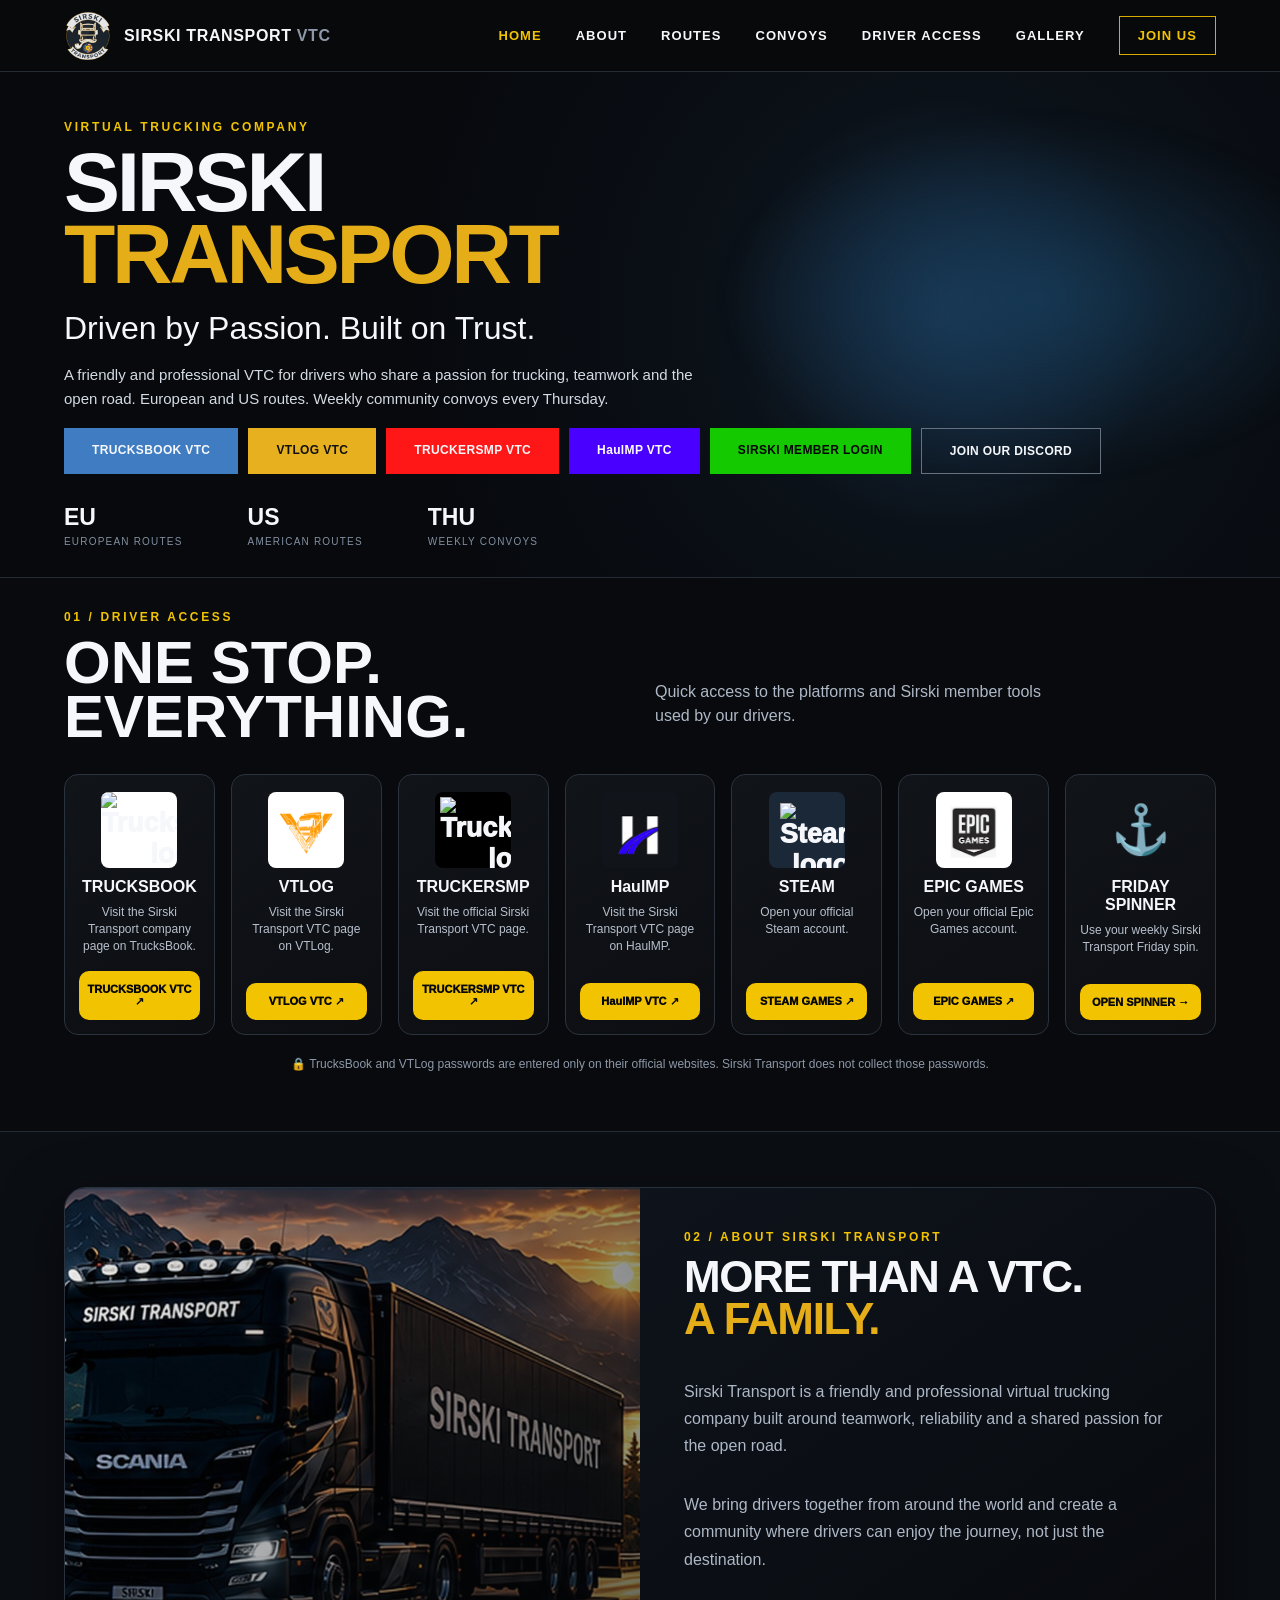
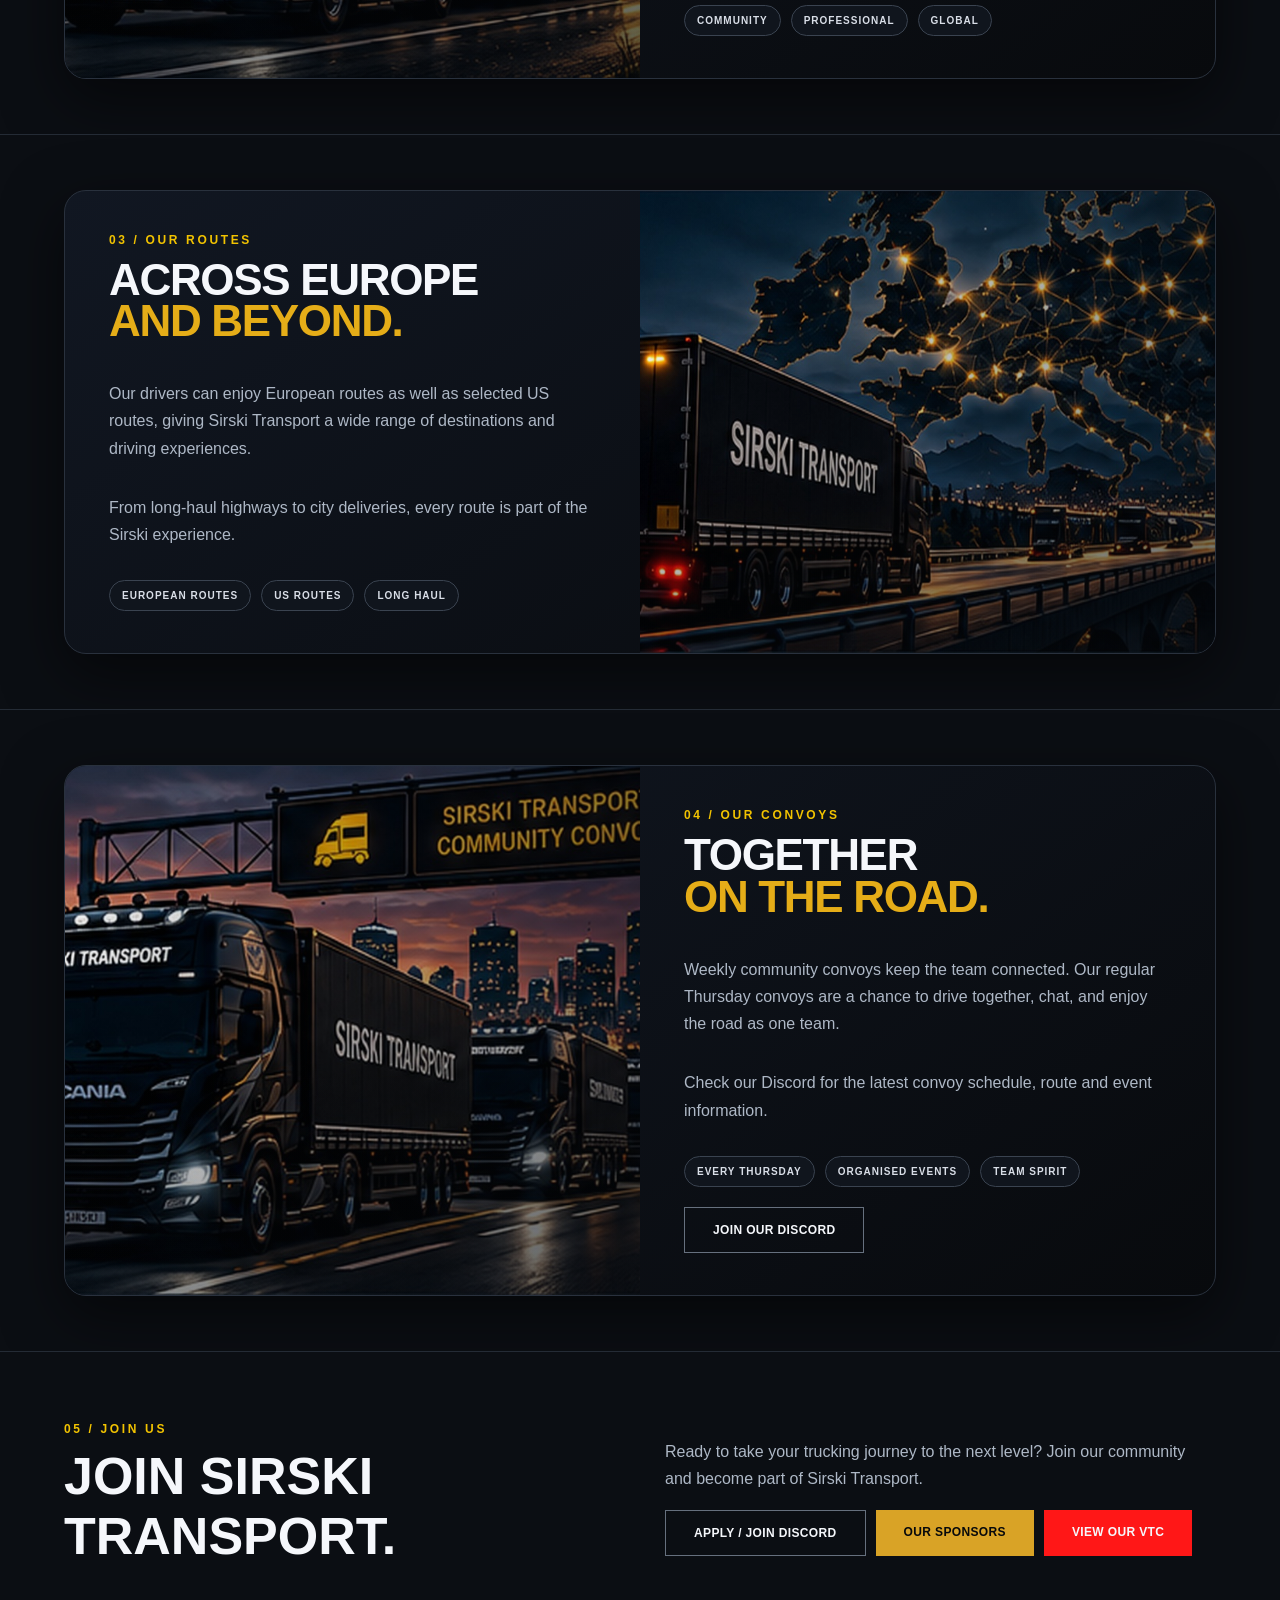
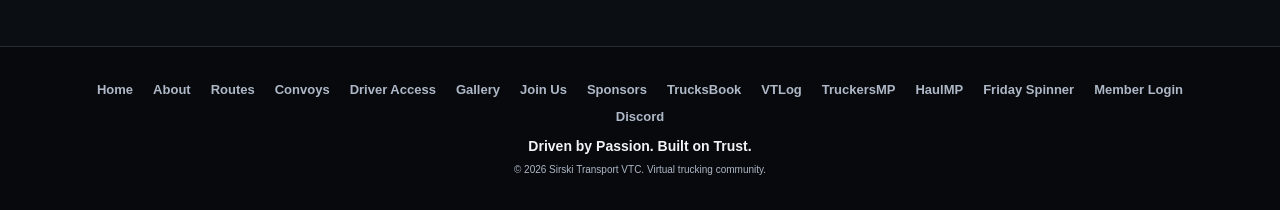
==== index.html @ 7ff9e53b "Update index.html" ====
<!DOCTYPE html>
<html lang="en">
<head>
<meta charset="UTF-8"><meta name="viewport" content="width=device-width,initial-scale=1.0">
<meta name="description" content="Sirski Transport VTC — Driven by Passion. Built on Trust.">
<title>Sirski Transport | VTC</title>
<style>
*{box-sizing:border-box}html{scroll-behavior:smooth}body{margin:0;background:#07090d;color:#f5f7fb;font-family:Arial,Helvetica,sans-serif}a{text-decoration:none;color:inherit}.nav{height:72px;display:flex;align-items:center;justify-content:space-between;padding:0 5vw;border-bottom:1px solid #242b35;background:#08090b;position:sticky;top:0;z-index:20}.brand{display:flex;align-items:center;gap:12px;font-weight:900;letter-spacing:.04em}.brand img{width:48px;height:48px;object-fit:contain}.brand b{color:#8e98a8;font-weight:800}.nav nav{display:flex;align-items:center;gap:34px;font-size:13px;font-weight:900;letter-spacing:.08em}.nav nav a{padding:10px 0}.nav nav a.active,.nav nav a:hover{color:#f2c300}.nav .join{border:1px solid #d9aa00;padding:11px 18px;color:#f2c300}.hero{min-height:482px;padding:48px 5vw 28px;position:relative;overflow:hidden;background:radial-gradient(circle at 74% 48%,#18314a 0,#0b1118 22%,#07090d 55%)}.hero:after{content:"";position:absolute;right:-8%;top:30px;width:54%;height:390px;background:radial-gradient(ellipse at 50% 50%,rgba(24,64,96,.7),transparent 63%);filter:blur(12px);pointer-events:none}.hero-inner{max-width:1200px;margin:auto;position:relative;z-index:2}.eyebrow,.section-label{color:#f2c300;font-size:12px;font-weight:900;letter-spacing:.22em}.hero h1{font-size:84px;line-height:.86;margin:12px 0 20px;letter-spacing:-.04em}.hero h1 span{color:#e5ad18}.hero-sub{font-size:32px;margin-bottom:16px}.hero-copy{max-width:660px;color:#d5dbe4;line-height:1.55;font-size:15px}.hero-actions{display:flex;gap:10px;flex-wrap:wrap;margin-top:18px}.hero-btn{padding:15px 28px;font-size:12px;font-weight:900;letter-spacing:.03em}.tb{background:#3f7cc2}.vt{background:#e7b01f;color:#111}.haulmp{background:#4a00ff;color:#fff}.tmp{background:#ff1717}.member{background:#14c900;color:#050505}.sponsor{background:#d9a326;color:#08090b}.discord{border:1px solid #66707e}.stats{display:flex;gap:65px;margin-top:30px}.stat strong{display:block;font-size:23px}.stat span{font-size:10px;color:#8390a1;letter-spacing:.12em}.driver-access{border-top:1px solid #252c36;padding:32px 5vw 60px;background:#080a0d}.access-inner{max-width:1200px;margin:auto}.access-head{display:grid;grid-template-columns:1fr 1fr;gap:30px;align-items:end}.access-head h2{font-size:60px;line-height:.9;margin:12px 0 0}.access-head p{color:#aeb8c6;line-height:1.5;max-width:420px}.access-grid{display:grid;grid-template-columns:repeat(7,1fr);gap:16px;margin-top:30px}.access-card{min-height:215px;padding:17px 14px 14px;border:1px solid #2b333e;border-radius:14px;background:linear-gradient(145deg,#111419,#0c0e12);display:flex;flex-direction:column;align-items:center;text-align:center}.icon{width:76px;height:76px;display:grid;place-items:center;margin-bottom:10px;border-radius:8px;font-weight:1000;font-size:27px}.tbicon{background:#3d79bd}.vticon{background:#0b0b0b;color:#f39b00;font-size:38px}.tmpicon{background:#fff;color:#111;font-size:12px;line-height:1.05}.steamicon{background:linear-gradient(145deg,#203b5b,#0e1722);font-size:17px}.epicicon{background:#fff;color:#111;font-size:16px;line-height:1.05}.spinicon{background:transparent;font-size:48px}.platform-logo-wrap{background:#fff;overflow:hidden}.platform-logo{width:100%;height:100%;object-fit:contain;display:block}.haulmp-logo-wrap{background:#11151b;padding:8px}.vt-logo-wrap{background:#fff;padding:10px}.tmp-logo-wrap{background:#000;padding:5px}.steam-logo-wrap{background:#1b2838;padding:11px}.epic-logo-wrap{background:#fff;padding:12px}.access-card h3{font-size:16px;margin:0 0 8px}.access-card p{font-size:12px;line-height:1.4;color:#b7c0cc;margin:0 0 14px;min-height:48px}.access-card .access-btn{margin-top:auto;width:100%;padding:12px 6px;background:#f2c300;color:#080808;border-radius:10px;font-size:11px;font-weight:1000}.security-note{margin-top:22px;text-align:center;color:#8d98a8;font-size:12px}.about{padding:70px 5vw;background:#0b0e13;border-top:1px solid #242b35}.about-inner{max-width:1200px;margin:auto;display:grid;grid-template-columns:1fr 1fr;gap:50px}.about h2{font-size:52px;margin:10px 0}.about p{color:#aeb8c6;line-height:1.7}.visual-section{padding:55px 5vw;background:#0b0e13;border-top:1px solid #242b35}.visual-card{max-width:1200px;margin:auto;display:grid;grid-template-columns:1fr 1fr;min-height:430px;border:1px solid #29313d;border-radius:22px;overflow:hidden;background:linear-gradient(145deg,#111722,#080a0d);box-shadow:0 20px 60px #0008}.visual-card.reverse .visual-image{order:2}.visual-image{min-height:430px;background-size:cover;background-position:center;position:relative}.visual-image:after{content:"";position:absolute;inset:0;background:linear-gradient(90deg,rgba(4,7,11,.05),rgba(4,7,11,.45)),linear-gradient(0deg,rgba(4,7,11,.4),transparent 45%)}.about-image{background-image:url('./about-sirski.jpg')}.routes-image{background-image:url('./routes-sirski.jpg')}.convoys-image{background-image:url('./convoys-sirski.jpg')}.visual-copy{padding:42px 44px;display:flex;flex-direction:column;justify-content:center}.visual-copy h2{font-size:44px;line-height:.95;margin:12px 0 22px;letter-spacing:-.03em}.visual-copy h2 span{color:#e5ad18}.visual-copy p{color:#aeb8c6;line-height:1.7;max-width:500px}.visual-tags{display:flex;gap:10px;flex-wrap:wrap;margin-top:16px}.visual-tags span{border:1px solid #3a4350;color:#d9dee7;padding:9px 12px;border-radius:999px;font-size:10px;font-weight:900;letter-spacing:.1em;background:#10151d}.visual-copy .hero-actions{margin-top:20px}.visual-copy .hero-btn{display:inline-flex;align-items:center;justify-content:center}.footer{padding:35px 5vw;color:#7f8998;border-top:1px solid #242b35;font-size:12px}.footer-inner{max-width:1200px;margin:auto;display:flex;flex-direction:column;align-items:center;justify-content:center;text-align:center;gap:10px}.footer-links{display:flex;flex-wrap:wrap;justify-content:center;gap:12px 20px;margin:0 0 4px}.footer-tagline{margin:0;color:#f1f3f6;font-size:14px;font-weight:700}.footer-copy{margin:0;color:#aeb8c6}.menu{display:none}@media(max-width:1000px){.access-grid{grid-template-columns:repeat(4,1fr)}.hero h1{font-size:68px}.nav nav{gap:18px}}@media(max-width:700px){.nav{height:64px;padding:0 18px}.nav nav{display:none;position:absolute;top:64px;left:0;right:0;flex-direction:column;align-items:stretch;gap:0;background:#08090b;border-bottom:1px solid #242b35;box-shadow:0 14px 30px #0008;padding:8px 18px}.nav nav.open{display:flex}.nav nav a{padding:14px 12px;border-bottom:1px solid #1b2028}.nav nav a:last-child{border-bottom:0}.nav .join{margin:8px 0;padding:12px;text-align:center}.menu{display:grid;place-items:center;width:44px;height:44px;background:transparent;border:1px solid #2c3440;border-radius:8px;color:#fff;font-size:24px;line-height:1;cursor:pointer}.brand{gap:8px}.brand img{width:40px;height:40px}.brand span{font-size:13px}.hero{padding-top:38px}.hero h1{font-size:56px}.hero-sub{font-size:25px}.access-head,.about-inner{grid-template-columns:1fr}.access-head h2{font-size:46px}.access-grid{grid-template-columns:repeat(2,1fr)}.stats{gap:25px}.hero-actions{display:grid;grid-template-columns:1fr 1fr}.hero-btn{text-align:center}}@media(max-width:470px){.access-grid{grid-template-columns:1fr}.hero h1{font-size:48px}.hero-actions{grid-template-columns:1fr}.stats{justify-content:space-between}.stat strong{font-size:19px}.brand span{font-size:12px}}
@media(max-width:700px){.visual-section{padding:38px 5vw}.visual-card,.visual-card.reverse{grid-template-columns:1fr}.visual-card.reverse .visual-image{order:0}.visual-image{min-height:300px}.visual-copy{padding:34px 26px}.visual-copy h2{font-size:38px}}
</style>

<style id="sirski-scroll-navigation">
  html { scroll-behavior: smooth; scroll-padding-top: 86px; }
  main > section { scroll-margin-top: 86px; }
  nav a.active { color: #f2c300; }
</style>


<style id="sirski-footer-links">
footer .footer-links a {
  color: #aeb8c6;
  text-decoration: none;
  font-size: 13px;
  font-weight: 700;
  transition: color .2s ease;
}
footer .footer-links a:hover {
  color: #f2c300;
}
</style>

</head>
<body>
<header class="nav">
<a class="brand" href="#home"><img src="./sirski-logo.png" alt="Sirski Transport" onerror="this.style.display='none'"><span>SIRSKI TRANSPORT <b>VTC</b></span></a>
<button class="menu" id="menuToggle" aria-label="Open navigation menu" aria-expanded="false">☰</button>
<nav aria-label="Main navigation">
  <a href="#home">HOME</a>
  <a href="#about">ABOUT</a>
  <a href="#routes">ROUTES</a>
  <a href="#convoys">CONVOYS</a>
  <a href="#driver-access">DRIVER ACCESS</a>
  <a href="https://sirski-transport-vtc.github.io/Sirski-Transport-Gallery/" target="_blank" rel="noopener">GALLERY</a>
  <a href="#join" class="join">JOIN US</a>
</nav>
</header>
<main>
<section id="home" class="hero"><div class="hero-inner"><div class="eyebrow">VIRTUAL TRUCKING COMPANY</div><h1>SIRSKI<br><span>TRANSPORT</span></h1><div class="hero-sub">Driven by Passion. Built on Trust.</div><p class="hero-copy">A friendly and professional VTC for drivers who share a passion for trucking, teamwork and the open road. European and US routes. Weekly community convoys every Thursday.</p><div class="hero-actions"><a class="hero-btn tb" href="https://trucksbook.eu/company/49648" target="_blank">TRUCKSBOOK VTC</a><a class="hero-btn vt" href="https://vtlog.net/vtc/8858" target="_blank">VTLOG VTC</a><a class="hero-btn tmp" href="https://truckersmp.com/vtc/92246" target="_blank">TRUCKERSMP VTC</a><a class="hero-btn haulmp" href="https://vtc.haulmp.com/sirski-transport?view=public" target="_blank" rel="noopener">HaulMP VTC</a><a id="memberHomeBtn" class="hero-btn member" href="./member-login.html">SIRSKI MEMBER LOGIN</a><a class="hero-btn discord" href="https://discord.gg/4AYMkbCVT" target="_blank">JOIN OUR DISCORD</a></div><div class="stats"><div class="stat"><strong>EU</strong><span>EUROPEAN ROUTES</span></div><div class="stat"><strong>US</strong><span>AMERICAN ROUTES</span></div><div class="stat"><strong>THU</strong><span>WEEKLY CONVOYS</span></div></div></div></section>
<section id="driver-access" class="driver-access"><div class="access-inner"><div class="section-label">01 / DRIVER ACCESS</div><div class="access-head"><div><h2>ONE STOP.<br>EVERYTHING.</h2></div><p>Quick access to the platforms and Sirski member tools used by our drivers.</p></div><div class="access-grid">
<div class="access-card"><div class="icon platform-logo-wrap"><img class="platform-logo" src="https://cdn.brandfetch.io/idhIr7anN7/w/500/h/500/theme/dark/icon.jpeg?c=1bxid64Mup7aczewSAYMX&t=1768324666840" alt="TrucksBook logo"></div><h3>TRUCKSBOOK</h3><p>Visit the Sirski Transport company page on TrucksBook.</p><a class="access-btn" href="https://trucksbook.eu/company/49648" target="_blank">TRUCKSBOOK VTC ↗</a></div>
<div class="access-card"><div class="icon platform-logo-wrap vt-logo-wrap"><img class="platform-logo" src="./vtlog-logo.png" alt="VTLog logo"></div><h3>VTLOG</h3><p>Visit the Sirski Transport VTC page on VTLog.</p><a class="access-btn" href="https://vtlog.net/vtc/8858" target="_blank">VTLOG VTC ↗</a></div>
<div class="access-card"><div class="icon platform-logo-wrap tmp-logo-wrap"><img class="platform-logo" src="https://truckersmp.com/assets/img/truckersmp-logo-square.png" alt="TruckersMP logo"></div><h3>TRUCKERSMP</h3><p>Visit the official Sirski Transport VTC page.</p><a class="access-btn" href="https://truckersmp.com/vtc/92246" target="_blank">TRUCKERSMP VTC ↗</a></div><div class="access-card"><div class="icon platform-logo-wrap haulmp-logo-wrap"><img class="platform-logo" src="[data-uri]" alt="HaulMP logo"></div><h3>HaulMP</h3><p>Visit the Sirski Transport VTC page on HaulMP.</p><a class="access-btn" href="https://vtc.haulmp.com/sirski-transport?view=public" target="_blank" rel="noopener">HaulMP VTC ↗</a></div>
<div class="access-card"><div class="icon platform-logo-wrap steam-logo-wrap"><img class="platform-logo" src="https://store.steampowered.com/public/shared/images/header/logo_steam.svg" alt="Steam logo"></div><h3>STEAM</h3><p>Open your official Steam account.</p><a class="access-btn" href="https://store.steampowered.com/" target="_blank">STEAM GAMES ↗</a></div>
<div class="access-card"><div class="icon platform-logo-wrap epic-logo-wrap"><img class="platform-logo" src="./epic-games-logo.png" alt="Epic Games logo"></div><h3>EPIC GAMES</h3><p>Open your official Epic Games account.</p><a class="access-btn" href="https://store.epicgames.com/" target="_blank">EPIC GAMES ↗</a></div>
<div class="access-card"><div class="icon spinicon">⚓</div><h3>FRIDAY SPINNER</h3><p>Use your weekly Sirski Transport Friday spin.</p><a class="access-btn" href="./spinner/index.html">OPEN SPINNER →</a></div>
</div><div class="security-note">🔒 TrucksBook and VTLog passwords are entered only on their official websites. Sirski Transport does not collect those passwords.</div></div></section>
<section id="about" class="visual-section"><div class="visual-card"><div class="visual-image about-image"></div><div class="visual-copy"><div class="section-label">02 / ABOUT SIRSKI TRANSPORT</div><h2>MORE THAN A VTC.<br><span>A FAMILY.</span></h2><p>Sirski Transport is a friendly and professional virtual trucking company built around teamwork, reliability and a shared passion for the open road.</p><p>We bring drivers together from around the world and create a community where drivers can enjoy the journey, not just the destination.</p><div class="visual-tags"><span>COMMUNITY</span><span>PROFESSIONAL</span><span>GLOBAL</span></div></div></div></section>
<section id="routes" class="visual-section"><div class="visual-card reverse"><div class="visual-image routes-image"></div><div class="visual-copy"><div class="section-label">03 / OUR ROUTES</div><h2>ACROSS EUROPE<br><span>AND BEYOND.</span></h2><p>Our drivers can enjoy European routes as well as selected US routes, giving Sirski Transport a wide range of destinations and driving experiences.</p><p>From long-haul highways to city deliveries, every route is part of the Sirski experience.</p><div class="visual-tags"><span>EUROPEAN ROUTES</span><span>US ROUTES</span><span>LONG HAUL</span></div></div></div></section>
<section id="convoys" class="visual-section"><div class="visual-card"><div class="visual-image convoys-image"></div><div class="visual-copy"><div class="section-label">04 / OUR CONVOYS</div><h2>TOGETHER<br><span>ON THE ROAD.</span></h2><p>Weekly community convoys keep the team connected. Our regular Thursday convoys are a chance to drive together, chat, and enjoy the road as one team.</p><p>Check our Discord for the latest convoy schedule, route and event information.</p><div class="visual-tags"><span>EVERY THURSDAY</span><span>ORGANISED EVENTS</span><span>TEAM SPIRIT</span></div><div class="hero-actions"><a class="hero-btn discord" href="https://discord.gg/4AYMkbCVT" target="_blank" rel="noopener">JOIN OUR DISCORD</a></div></div></div></section>
<section id="join" class="about"><div class="about-inner"><div><div class="section-label">05 / JOIN US</div><h2>JOIN SIRSKI<br>TRANSPORT.</h2></div><div><p>Ready to take your trucking journey to the next level? Join our community and become part of Sirski Transport.</p><div class="hero-actions"><a class="hero-btn discord" href="https://discord.gg/4AYMkbCVT" target="_blank">APPLY / JOIN DISCORD</a><a class="hero-btn sponsor" href="./sponsors.html">OUR SPONSORS</a><a class="hero-btn tmp" href="https://truckersmp.com/vtc/92246" target="_blank">VIEW OUR VTC</a></div></div></div></section>
</main>
<footer class="footer">
  <div class="footer-inner">
    <div class="footer-links">
      <a href="#home">Home</a>
      <a href="#about">About</a>
      <a href="#routes">Routes</a>
      <a href="#convoys">Convoys</a>
      <a href="#driver-access">Driver Access</a>
      <a href="https://sirski-transport-vtc.github.io/Sirski-Transport-Gallery/" target="_blank" rel="noopener">Gallery</a>
      <a href="#join">Join Us</a>
      <a href="./sponsors.html">Sponsors</a>
      <a href="https://trucksbook.eu/company/49648" target="_blank" rel="noopener">TrucksBook</a>
      <a href="https://vtlog.net/vtc/8858" target="_blank" rel="noopener">VTLog</a>
      <a href="https://truckersmp.com/vtc/92246" target="_blank" rel="noopener">TruckersMP</a>
      <a href="https://vtc.haulmp.com/sirski-transport?view=public" target="_blank" rel="noopener">HaulMP</a>
      <a href="./spinner/index.html">Friday Spinner</a>
      <a href="./member-login.html">Member Login</a>
      <a href="https://discord.gg/4AYMkbCVT" target="_blank" rel="noopener">Discord</a>
    </div>
    <p class="footer-tagline">Driven by Passion. Built on Trust.</p>
    <small class="footer-copy">© 2026 Sirski Transport VTC. Virtual trucking community.</small>
  </div>
</footer>
<script src="https://cdn.jsdelivr.net/npm/@supabase/supabase-js@2"></script><script>
(async()=>{try{const sb=supabase.createClient("https://smlomuibfgezvkmpvstk.supabase.co","sb_publishable_VmMmKh9_GHt9qqD6UXpzqw_Z3raeke-");const {data}=await sb.auth.getSession();if(data.session){const b=document.getElementById('memberHomeBtn');b.textContent='SIRSKI MEMBER AREA';b.href='./member-dashboard.html'}}catch(e){}})();
</script>

<script id="sirski-mobile-menu">
(function(){
  const btn = document.getElementById('menuToggle');
  const nav = document.querySelector('.nav nav');
  if(!btn || !nav) return;
  btn.addEventListener('click', function(){
    const open = nav.classList.toggle('open');
    btn.setAttribute('aria-expanded', open ? 'true' : 'false');
    btn.setAttribute('aria-label', open ? 'Close navigation menu' : 'Open navigation menu');
    btn.textContent = open ? '✕' : '☰';
  });
  nav.querySelectorAll('a').forEach(function(link){
    link.addEventListener('click', function(){
      nav.classList.remove('open');
      btn.setAttribute('aria-expanded','false');
      btn.setAttribute('aria-label','Open navigation menu');
      btn.textContent='☰';
    });
  });
  document.addEventListener('click', function(e){
    if(window.innerWidth <= 700 && nav.classList.contains('open') && !nav.contains(e.target) && !btn.contains(e.target)){
      nav.classList.remove('open');
      btn.setAttribute('aria-expanded','false');
      btn.setAttribute('aria-label','Open navigation menu');
      btn.textContent='☰';
    }
  });
})();
</script>

<script id="sirski-scroll-active">
(function () {
  const links = [...document.querySelectorAll('nav a[href^="#"]')];
  const sections = links
    .map(a => document.querySelector(a.getAttribute('href')))
    .filter(Boolean);

  const observer = new IntersectionObserver(entries => {
    entries.forEach(entry => {
      if (entry.isIntersecting) {
        links.forEach(link => link.classList.remove('active'));
        const active = links.find(link => link.getAttribute('href') === '#' + entry.target.id);
        if (active) active.classList.add('active');
      }
    });
  }, { rootMargin: '-25% 0px -60% 0px', threshold: 0 });

  sections.forEach(section => observer.observe(section));
})();
</script>

</body></html>
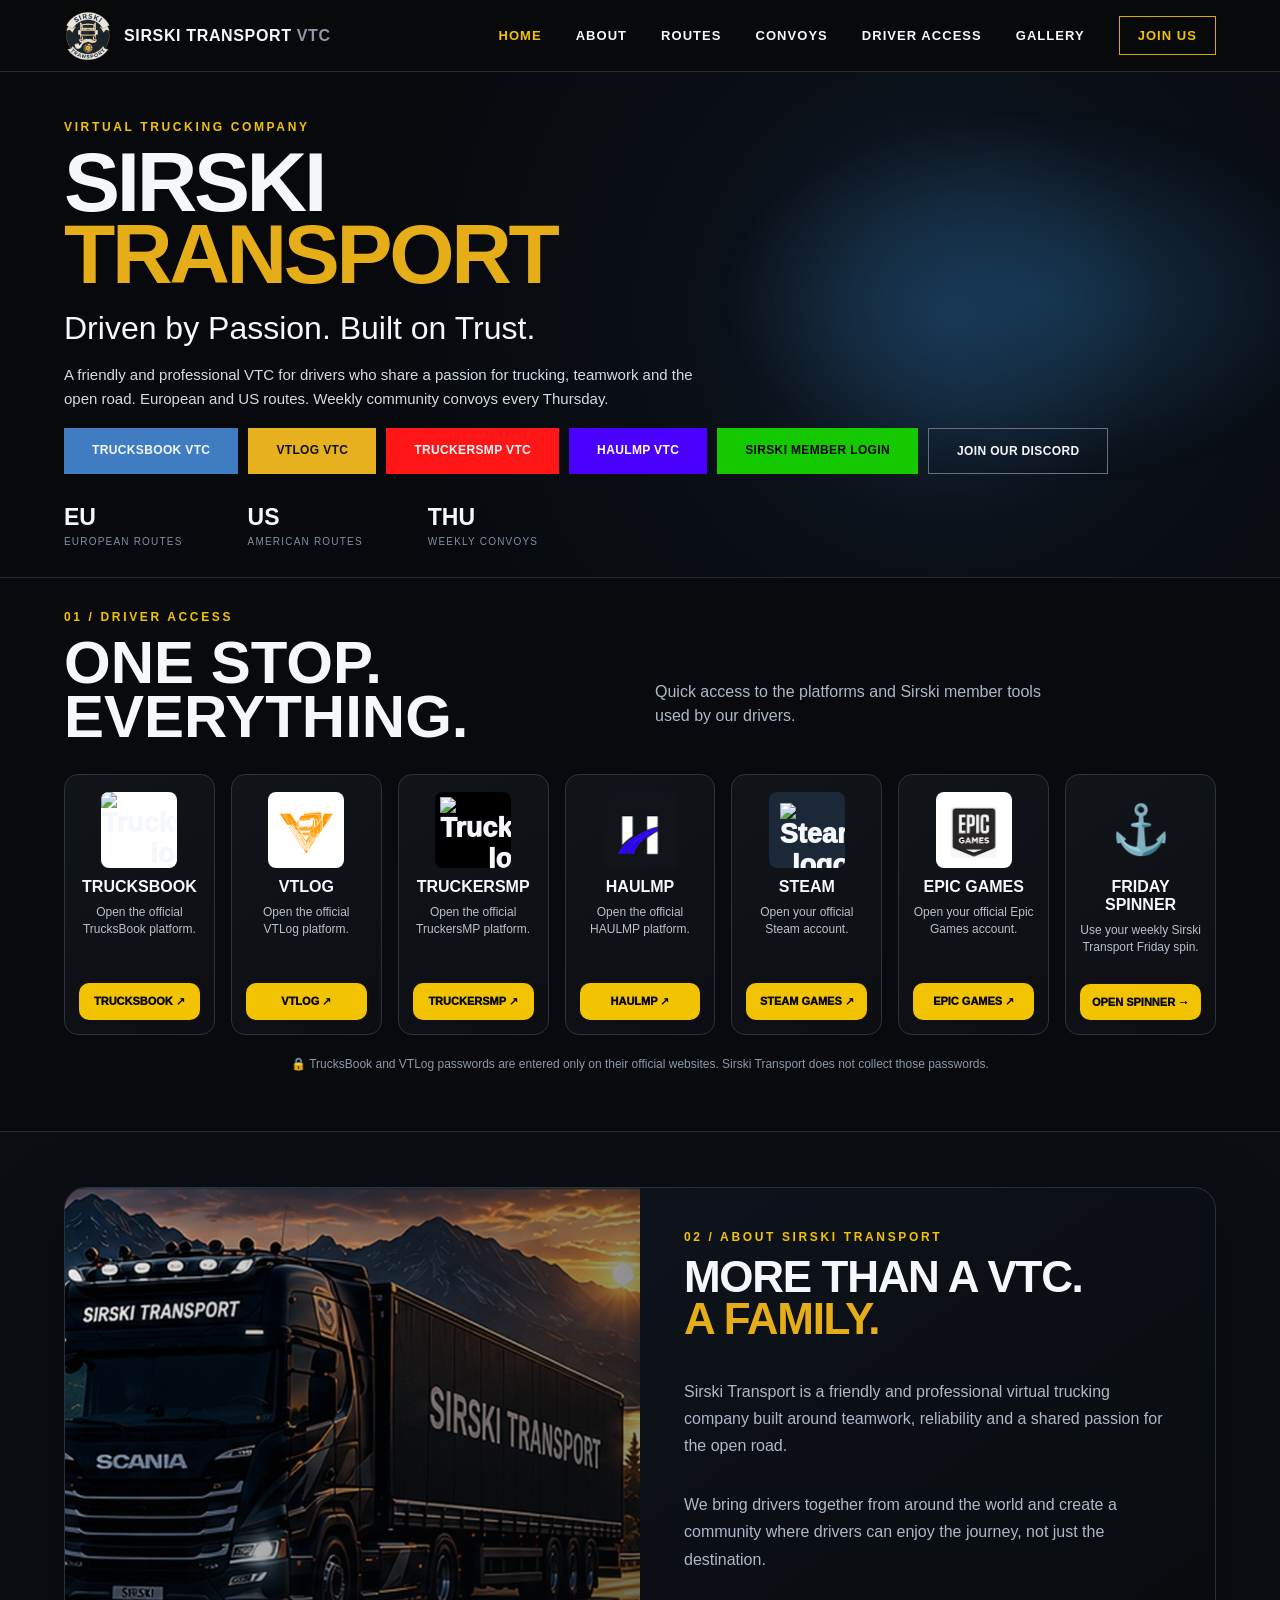
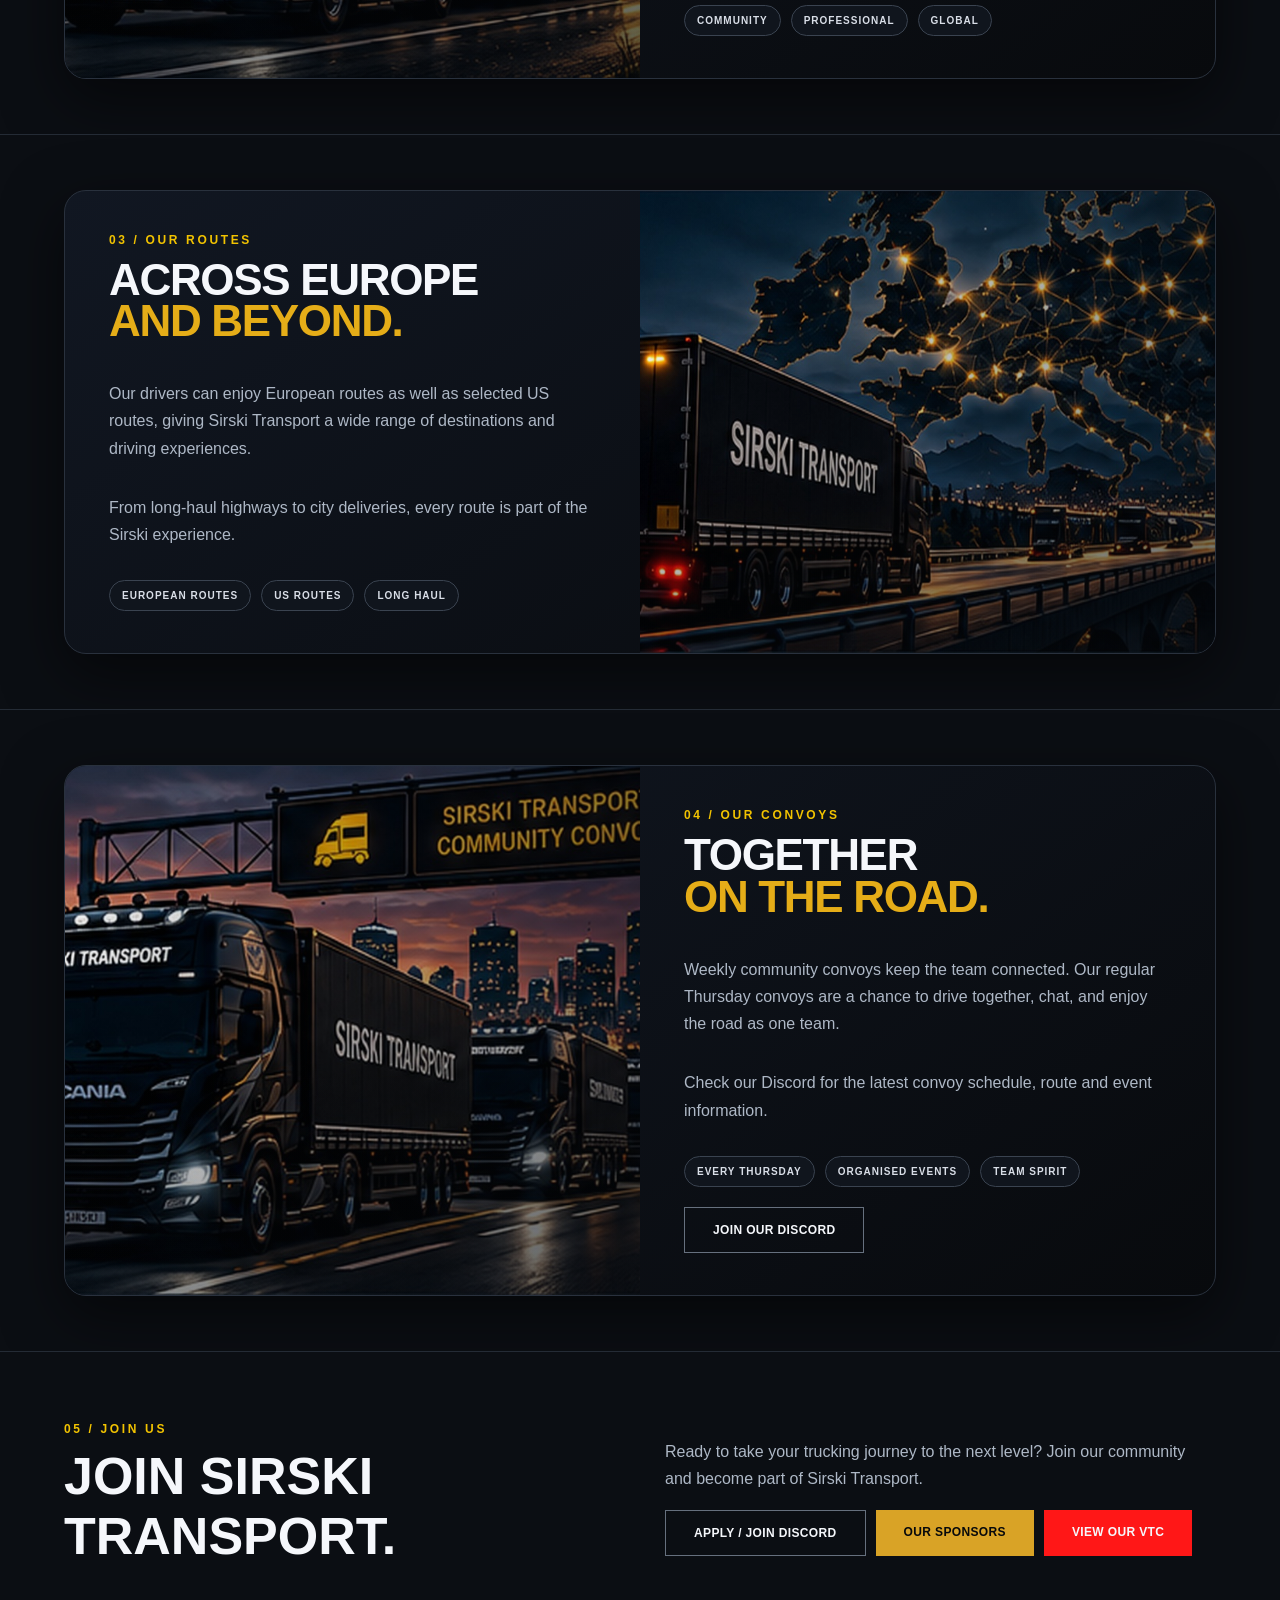
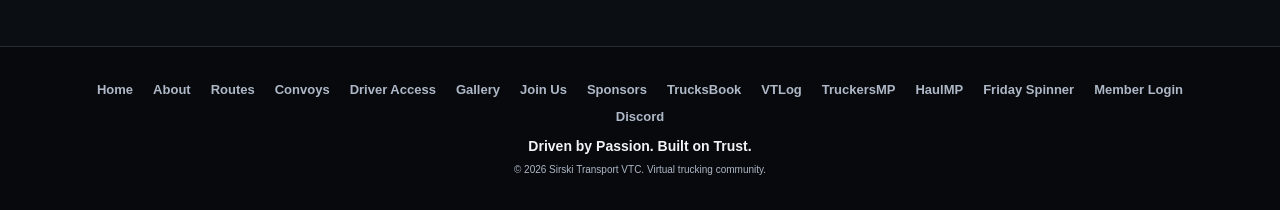
==== commit aaa0ac7b: "Project 1 links updates Update Project 1 app links in ONE STOP section, uppercase HAULMP, and preser" ====
--- a/index.html
+++ b/index.html
@@ -45,11 +45,11 @@
 </nav>
 </header>
 <main>
-<section id="home" class="hero"><div class="hero-inner"><div class="eyebrow">VIRTUAL TRUCKING COMPANY</div><h1>SIRSKI<br><span>TRANSPORT</span></h1><div class="hero-sub">Driven by Passion. Built on Trust.</div><p class="hero-copy">A friendly and professional VTC for drivers who share a passion for trucking, teamwork and the open road. European and US routes. Weekly community convoys every Thursday.</p><div class="hero-actions"><a class="hero-btn tb" href="https://trucksbook.eu/company/49648" target="_blank">TRUCKSBOOK VTC</a><a class="hero-btn vt" href="https://vtlog.net/vtc/8858" target="_blank">VTLOG VTC</a><a class="hero-btn tmp" href="https://truckersmp.com/vtc/92246" target="_blank">TRUCKERSMP VTC</a><a class="hero-btn haulmp" href="https://vtc.haulmp.com/sirski-transport?view=public" target="_blank" rel="noopener">HaulMP VTC</a><a id="memberHomeBtn" class="hero-btn member" href="./member-login.html">SIRSKI MEMBER LOGIN</a><a class="hero-btn discord" href="https://discord.gg/4AYMkbCVT" target="_blank">JOIN OUR DISCORD</a></div><div class="stats"><div class="stat"><strong>EU</strong><span>EUROPEAN ROUTES</span></div><div class="stat"><strong>US</strong><span>AMERICAN ROUTES</span></div><div class="stat"><strong>THU</strong><span>WEEKLY CONVOYS</span></div></div></div></section>
+<section id="home" class="hero"><div class="hero-inner"><div class="eyebrow">VIRTUAL TRUCKING COMPANY</div><h1>SIRSKI<br><span>TRANSPORT</span></h1><div class="hero-sub">Driven by Passion. Built on Trust.</div><p class="hero-copy">A friendly and professional VTC for drivers who share a passion for trucking, teamwork and the open road. European and US routes. Weekly community convoys every Thursday.</p><div class="hero-actions"><a class="hero-btn tb" href="https://trucksbook.eu/company/49648" target="_blank">TRUCKSBOOK VTC</a><a class="hero-btn vt" href="https://vtlog.net/vtc/8858" target="_blank">VTLOG VTC</a><a class="hero-btn tmp" href="https://truckersmp.com/vtc/92246" target="_blank">TRUCKERSMP VTC</a><a class="hero-btn haulmp" href="https://vtc.haulmp.com/sirski-transport?view=public" target="_blank" rel="noopener">HAULMP VTC</a><a id="memberHomeBtn" class="hero-btn member" href="./member-login.html">SIRSKI MEMBER LOGIN</a><a class="hero-btn discord" href="https://discord.gg/4AYMkbCVT" target="_blank">JOIN OUR DISCORD</a></div><div class="stats"><div class="stat"><strong>EU</strong><span>EUROPEAN ROUTES</span></div><div class="stat"><strong>US</strong><span>AMERICAN ROUTES</span></div><div class="stat"><strong>THU</strong><span>WEEKLY CONVOYS</span></div></div></div></section>
 <section id="driver-access" class="driver-access"><div class="access-inner"><div class="section-label">01 / DRIVER ACCESS</div><div class="access-head"><div><h2>ONE STOP.<br>EVERYTHING.</h2></div><p>Quick access to the platforms and Sirski member tools used by our drivers.</p></div><div class="access-grid">
-<div class="access-card"><div class="icon platform-logo-wrap"><img class="platform-logo" src="https://cdn.brandfetch.io/idhIr7anN7/w/500/h/500/theme/dark/icon.jpeg?c=1bxid64Mup7aczewSAYMX&t=1768324666840" alt="TrucksBook logo"></div><h3>TRUCKSBOOK</h3><p>Visit the Sirski Transport company page on TrucksBook.</p><a class="access-btn" href="https://trucksbook.eu/company/49648" target="_blank">TRUCKSBOOK VTC ↗</a></div>
-<div class="access-card"><div class="icon platform-logo-wrap vt-logo-wrap"><img class="platform-logo" src="./vtlog-logo.png" alt="VTLog logo"></div><h3>VTLOG</h3><p>Visit the Sirski Transport VTC page on VTLog.</p><a class="access-btn" href="https://vtlog.net/vtc/8858" target="_blank">VTLOG VTC ↗</a></div>
-<div class="access-card"><div class="icon platform-logo-wrap tmp-logo-wrap"><img class="platform-logo" src="https://truckersmp.com/assets/img/truckersmp-logo-square.png" alt="TruckersMP logo"></div><h3>TRUCKERSMP</h3><p>Visit the official Sirski Transport VTC page.</p><a class="access-btn" href="https://truckersmp.com/vtc/92246" target="_blank">TRUCKERSMP VTC ↗</a></div><div class="access-card"><div class="icon platform-logo-wrap haulmp-logo-wrap"><img class="platform-logo" src="[data-uri]" alt="HaulMP logo"></div><h3>HaulMP</h3><p>Visit the Sirski Transport VTC page on HaulMP.</p><a class="access-btn" href="https://vtc.haulmp.com/sirski-transport?view=public" target="_blank" rel="noopener">HaulMP VTC ↗</a></div>
+<div class="access-card"><div class="icon platform-logo-wrap"><img class="platform-logo" src="https://cdn.brandfetch.io/idhIr7anN7/w/500/h/500/theme/dark/icon.jpeg?c=1bxid64Mup7aczewSAYMX&t=1768324666840" alt="TrucksBook logo"></div><h3>TRUCKSBOOK</h3><p>Open the official TrucksBook platform.</p><a class="access-btn" href="https://trucksbook.eu/" target="_blank" rel="noopener">TRUCKSBOOK ↗</a></div>
+<div class="access-card"><div class="icon platform-logo-wrap vt-logo-wrap"><img class="platform-logo" src="./vtlog-logo.png" alt="VTLog logo"></div><h3>VTLOG</h3><p>Open the official VTLog platform.</p><a class="access-btn" href="https://vtlog.net/" target="_blank" rel="noopener">VTLOG ↗</a></div>
+<div class="access-card"><div class="icon platform-logo-wrap tmp-logo-wrap"><img class="platform-logo" src="https://truckersmp.com/assets/img/truckersmp-logo-square.png" alt="TruckersMP logo"></div><h3>TRUCKERSMP</h3><p>Open the official TruckersMP platform.</p><a class="access-btn" href="https://truckersmp.com/" target="_blank" rel="noopener">TRUCKERSMP ↗</a></div><div class="access-card"><div class="icon platform-logo-wrap haulmp-logo-wrap"><img class="platform-logo" src="[data-uri]" alt="HaulMP logo"></div><h3>HAULMP</h3><p>Open the official HAULMP platform.</p><a class="access-btn" href="https://haulmp.com/" target="_blank" rel="noopener">HAULMP ↗</a></div>
 <div class="access-card"><div class="icon platform-logo-wrap steam-logo-wrap"><img class="platform-logo" src="https://store.steampowered.com/public/shared/images/header/logo_steam.svg" alt="Steam logo"></div><h3>STEAM</h3><p>Open your official Steam account.</p><a class="access-btn" href="https://store.steampowered.com/" target="_blank">STEAM GAMES ↗</a></div>
 <div class="access-card"><div class="icon platform-logo-wrap epic-logo-wrap"><img class="platform-logo" src="./epic-games-logo.png" alt="Epic Games logo"></div><h3>EPIC GAMES</h3><p>Open your official Epic Games account.</p><a class="access-btn" href="https://store.epicgames.com/" target="_blank">EPIC GAMES ↗</a></div>
 <div class="access-card"><div class="icon spinicon">⚓</div><h3>FRIDAY SPINNER</h3><p>Use your weekly Sirski Transport Friday spin.</p><a class="access-btn" href="./spinner/index.html">OPEN SPINNER →</a></div>
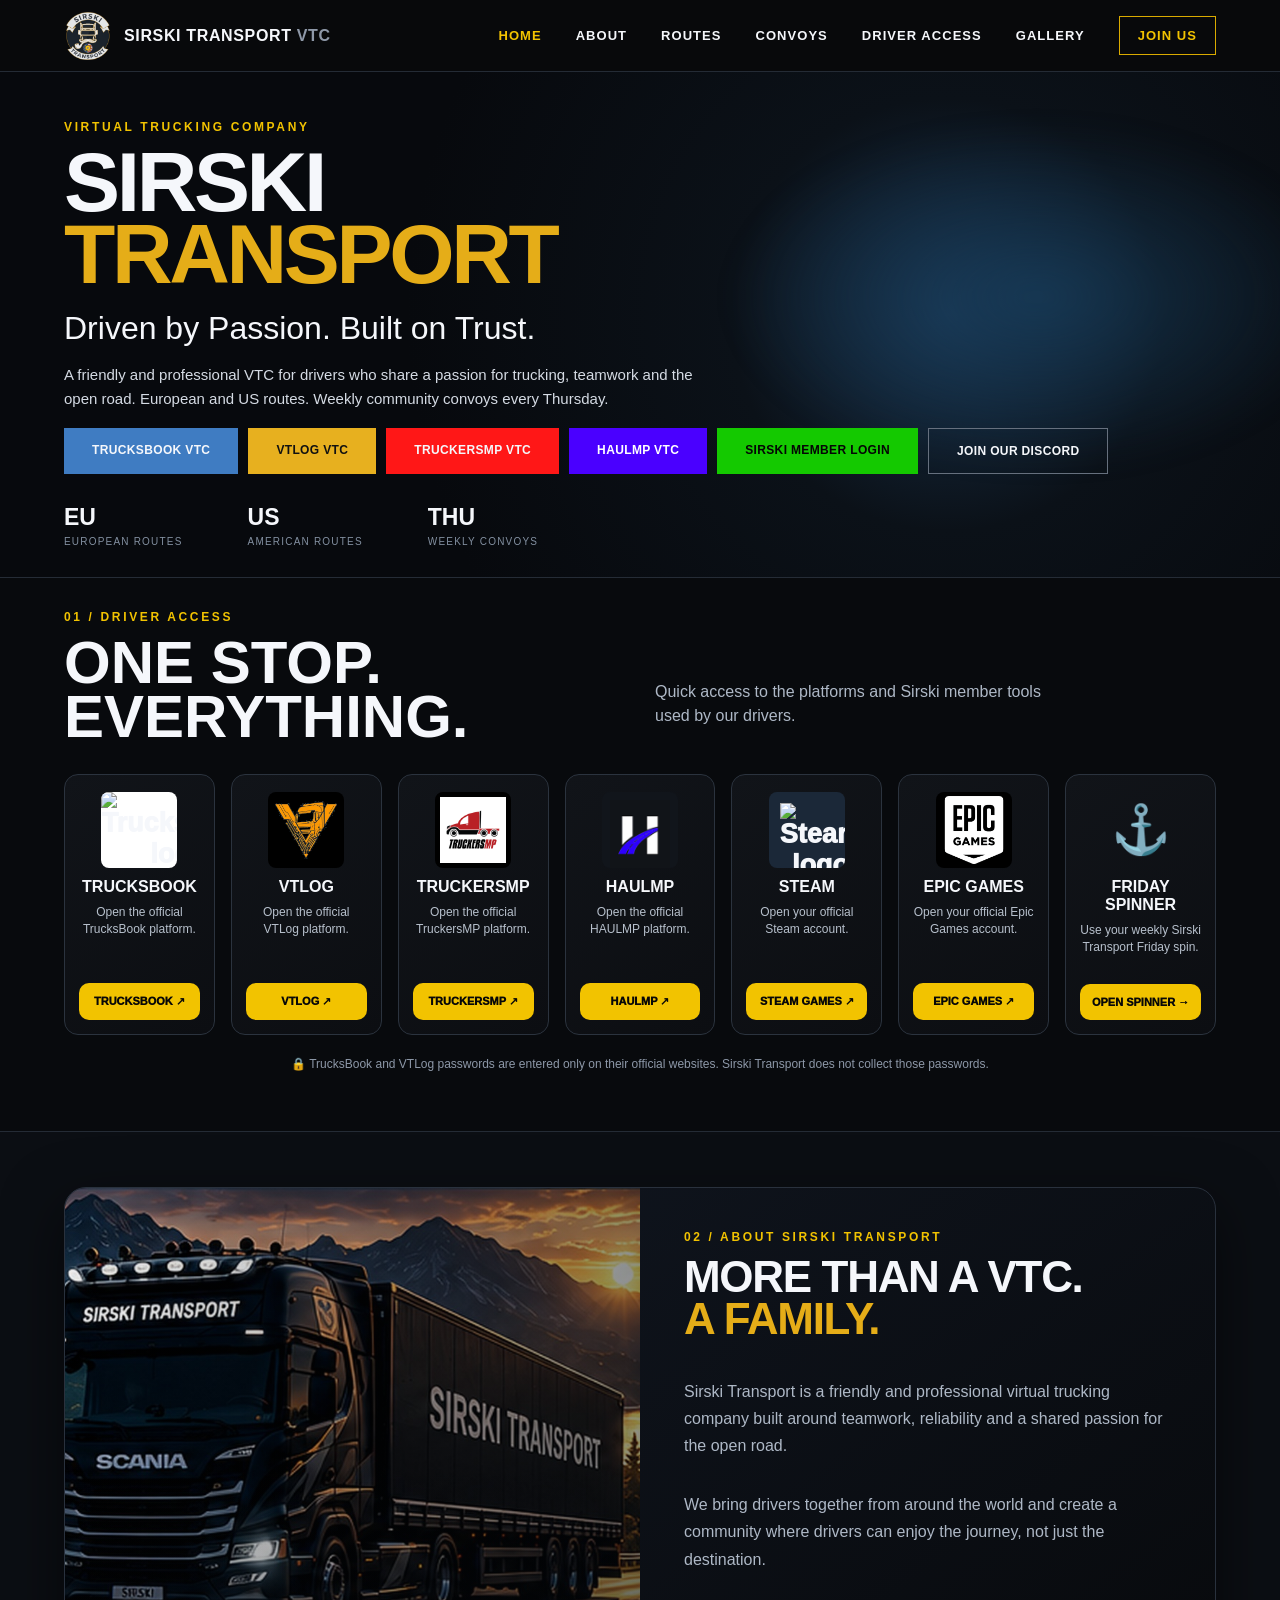
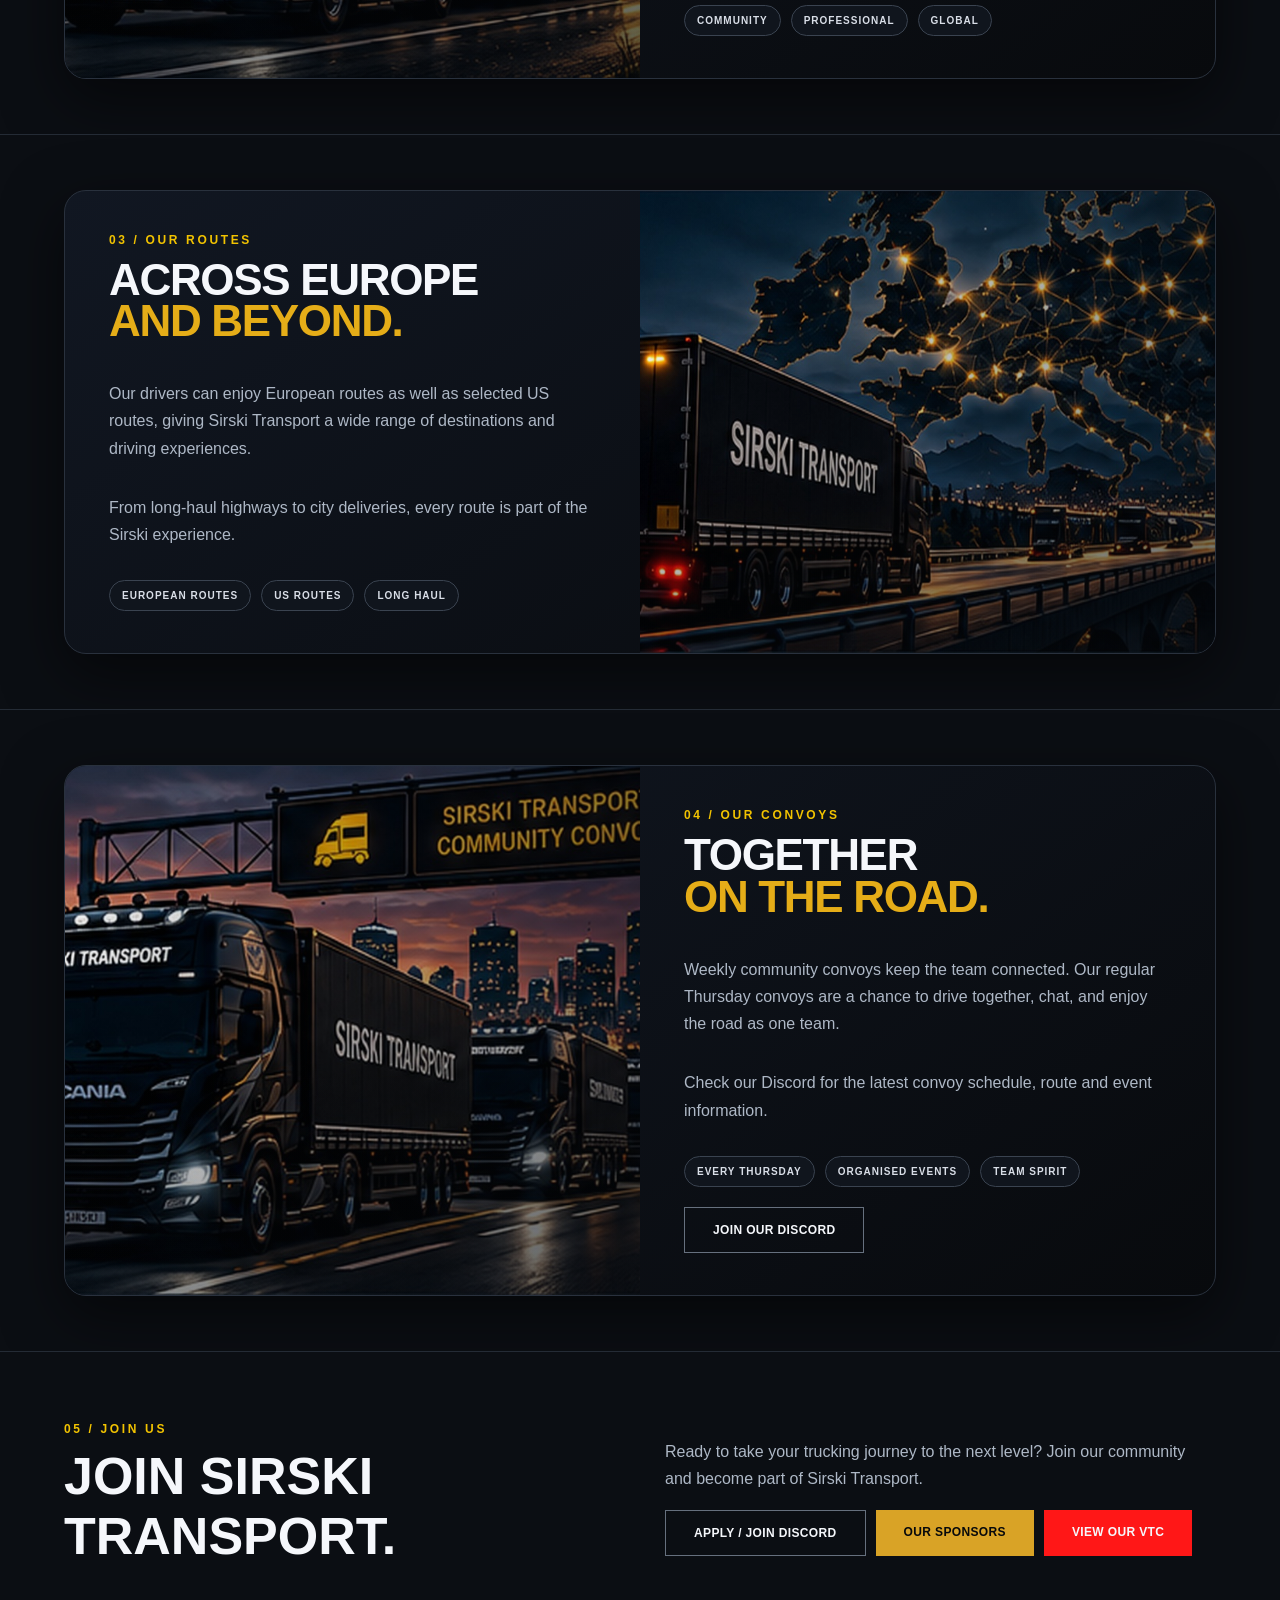
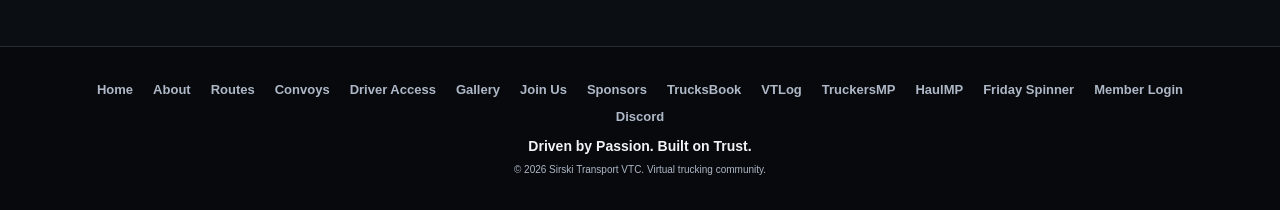
==== commit b1b38db9: "Refine VTLog and Epic Games logos with black backgrounds" ====
--- a/index.html
+++ b/index.html
@@ -5,7 +5,7 @@
 <meta name="description" content="Sirski Transport VTC — Driven by Passion. Built on Trust.">
 <title>Sirski Transport | VTC</title>
 <style>
-*{box-sizing:border-box}html{scroll-behavior:smooth}body{margin:0;background:#07090d;color:#f5f7fb;font-family:Arial,Helvetica,sans-serif}a{text-decoration:none;color:inherit}.nav{height:72px;display:flex;align-items:center;justify-content:space-between;padding:0 5vw;border-bottom:1px solid #242b35;background:#08090b;position:sticky;top:0;z-index:20}.brand{display:flex;align-items:center;gap:12px;font-weight:900;letter-spacing:.04em}.brand img{width:48px;height:48px;object-fit:contain}.brand b{color:#8e98a8;font-weight:800}.nav nav{display:flex;align-items:center;gap:34px;font-size:13px;font-weight:900;letter-spacing:.08em}.nav nav a{padding:10px 0}.nav nav a.active,.nav nav a:hover{color:#f2c300}.nav .join{border:1px solid #d9aa00;padding:11px 18px;color:#f2c300}.hero{min-height:482px;padding:48px 5vw 28px;position:relative;overflow:hidden;background:radial-gradient(circle at 74% 48%,#18314a 0,#0b1118 22%,#07090d 55%)}.hero:after{content:"";position:absolute;right:-8%;top:30px;width:54%;height:390px;background:radial-gradient(ellipse at 50% 50%,rgba(24,64,96,.7),transparent 63%);filter:blur(12px);pointer-events:none}.hero-inner{max-width:1200px;margin:auto;position:relative;z-index:2}.eyebrow,.section-label{color:#f2c300;font-size:12px;font-weight:900;letter-spacing:.22em}.hero h1{font-size:84px;line-height:.86;margin:12px 0 20px;letter-spacing:-.04em}.hero h1 span{color:#e5ad18}.hero-sub{font-size:32px;margin-bottom:16px}.hero-copy{max-width:660px;color:#d5dbe4;line-height:1.55;font-size:15px}.hero-actions{display:flex;gap:10px;flex-wrap:wrap;margin-top:18px}.hero-btn{padding:15px 28px;font-size:12px;font-weight:900;letter-spacing:.03em}.tb{background:#3f7cc2}.vt{background:#e7b01f;color:#111}.haulmp{background:#4a00ff;color:#fff}.tmp{background:#ff1717}.member{background:#14c900;color:#050505}.sponsor{background:#d9a326;color:#08090b}.discord{border:1px solid #66707e}.stats{display:flex;gap:65px;margin-top:30px}.stat strong{display:block;font-size:23px}.stat span{font-size:10px;color:#8390a1;letter-spacing:.12em}.driver-access{border-top:1px solid #252c36;padding:32px 5vw 60px;background:#080a0d}.access-inner{max-width:1200px;margin:auto}.access-head{display:grid;grid-template-columns:1fr 1fr;gap:30px;align-items:end}.access-head h2{font-size:60px;line-height:.9;margin:12px 0 0}.access-head p{color:#aeb8c6;line-height:1.5;max-width:420px}.access-grid{display:grid;grid-template-columns:repeat(7,1fr);gap:16px;margin-top:30px}.access-card{min-height:215px;padding:17px 14px 14px;border:1px solid #2b333e;border-radius:14px;background:linear-gradient(145deg,#111419,#0c0e12);display:flex;flex-direction:column;align-items:center;text-align:center}.icon{width:76px;height:76px;display:grid;place-items:center;margin-bottom:10px;border-radius:8px;font-weight:1000;font-size:27px}.tbicon{background:#3d79bd}.vticon{background:#0b0b0b;color:#f39b00;font-size:38px}.tmpicon{background:#fff;color:#111;font-size:12px;line-height:1.05}.steamicon{background:linear-gradient(145deg,#203b5b,#0e1722);font-size:17px}.epicicon{background:#fff;color:#111;font-size:16px;line-height:1.05}.spinicon{background:transparent;font-size:48px}.platform-logo-wrap{background:#fff;overflow:hidden}.platform-logo{width:100%;height:100%;object-fit:contain;display:block}.haulmp-logo-wrap{background:#11151b;padding:8px}.vt-logo-wrap{background:#fff;padding:10px}.tmp-logo-wrap{background:#000;padding:5px}.steam-logo-wrap{background:#1b2838;padding:11px}.epic-logo-wrap{background:#fff;padding:12px}.access-card h3{font-size:16px;margin:0 0 8px}.access-card p{font-size:12px;line-height:1.4;color:#b7c0cc;margin:0 0 14px;min-height:48px}.access-card .access-btn{margin-top:auto;width:100%;padding:12px 6px;background:#f2c300;color:#080808;border-radius:10px;font-size:11px;font-weight:1000}.security-note{margin-top:22px;text-align:center;color:#8d98a8;font-size:12px}.about{padding:70px 5vw;background:#0b0e13;border-top:1px solid #242b35}.about-inner{max-width:1200px;margin:auto;display:grid;grid-template-columns:1fr 1fr;gap:50px}.about h2{font-size:52px;margin:10px 0}.about p{color:#aeb8c6;line-height:1.7}.visual-section{padding:55px 5vw;background:#0b0e13;border-top:1px solid #242b35}.visual-card{max-width:1200px;margin:auto;display:grid;grid-template-columns:1fr 1fr;min-height:430px;border:1px solid #29313d;border-radius:22px;overflow:hidden;background:linear-gradient(145deg,#111722,#080a0d);box-shadow:0 20px 60px #0008}.visual-card.reverse .visual-image{order:2}.visual-image{min-height:430px;background-size:cover;background-position:center;position:relative}.visual-image:after{content:"";position:absolute;inset:0;background:linear-gradient(90deg,rgba(4,7,11,.05),rgba(4,7,11,.45)),linear-gradient(0deg,rgba(4,7,11,.4),transparent 45%)}.about-image{background-image:url('./about-sirski.jpg')}.routes-image{background-image:url('./routes-sirski.jpg')}.convoys-image{background-image:url('./convoys-sirski.jpg')}.visual-copy{padding:42px 44px;display:flex;flex-direction:column;justify-content:center}.visual-copy h2{font-size:44px;line-height:.95;margin:12px 0 22px;letter-spacing:-.03em}.visual-copy h2 span{color:#e5ad18}.visual-copy p{color:#aeb8c6;line-height:1.7;max-width:500px}.visual-tags{display:flex;gap:10px;flex-wrap:wrap;margin-top:16px}.visual-tags span{border:1px solid #3a4350;color:#d9dee7;padding:9px 12px;border-radius:999px;font-size:10px;font-weight:900;letter-spacing:.1em;background:#10151d}.visual-copy .hero-actions{margin-top:20px}.visual-copy .hero-btn{display:inline-flex;align-items:center;justify-content:center}.footer{padding:35px 5vw;color:#7f8998;border-top:1px solid #242b35;font-size:12px}.footer-inner{max-width:1200px;margin:auto;display:flex;flex-direction:column;align-items:center;justify-content:center;text-align:center;gap:10px}.footer-links{display:flex;flex-wrap:wrap;justify-content:center;gap:12px 20px;margin:0 0 4px}.footer-tagline{margin:0;color:#f1f3f6;font-size:14px;font-weight:700}.footer-copy{margin:0;color:#aeb8c6}.menu{display:none}@media(max-width:1000px){.access-grid{grid-template-columns:repeat(4,1fr)}.hero h1{font-size:68px}.nav nav{gap:18px}}@media(max-width:700px){.nav{height:64px;padding:0 18px}.nav nav{display:none;position:absolute;top:64px;left:0;right:0;flex-direction:column;align-items:stretch;gap:0;background:#08090b;border-bottom:1px solid #242b35;box-shadow:0 14px 30px #0008;padding:8px 18px}.nav nav.open{display:flex}.nav nav a{padding:14px 12px;border-bottom:1px solid #1b2028}.nav nav a:last-child{border-bottom:0}.nav .join{margin:8px 0;padding:12px;text-align:center}.menu{display:grid;place-items:center;width:44px;height:44px;background:transparent;border:1px solid #2c3440;border-radius:8px;color:#fff;font-size:24px;line-height:1;cursor:pointer}.brand{gap:8px}.brand img{width:40px;height:40px}.brand span{font-size:13px}.hero{padding-top:38px}.hero h1{font-size:56px}.hero-sub{font-size:25px}.access-head,.about-inner{grid-template-columns:1fr}.access-head h2{font-size:46px}.access-grid{grid-template-columns:repeat(2,1fr)}.stats{gap:25px}.hero-actions{display:grid;grid-template-columns:1fr 1fr}.hero-btn{text-align:center}}@media(max-width:470px){.access-grid{grid-template-columns:1fr}.hero h1{font-size:48px}.hero-actions{grid-template-columns:1fr}.stats{justify-content:space-between}.stat strong{font-size:19px}.brand span{font-size:12px}}
+*{box-sizing:border-box}html{scroll-behavior:smooth}body{margin:0;background:#07090d;color:#f5f7fb;font-family:Arial,Helvetica,sans-serif}a{text-decoration:none;color:inherit}.nav{height:72px;display:flex;align-items:center;justify-content:space-between;padding:0 5vw;border-bottom:1px solid #242b35;background:#08090b;position:sticky;top:0;z-index:20}.brand{display:flex;align-items:center;gap:12px;font-weight:900;letter-spacing:.04em}.brand img{width:48px;height:48px;object-fit:contain}.brand b{color:#8e98a8;font-weight:800}.nav nav{display:flex;align-items:center;gap:34px;font-size:13px;font-weight:900;letter-spacing:.08em}.nav nav a{padding:10px 0}.nav nav a.active,.nav nav a:hover{color:#f2c300}.nav .join{border:1px solid #d9aa00;padding:11px 18px;color:#f2c300}.hero{min-height:482px;padding:48px 5vw 28px;position:relative;overflow:hidden;background:radial-gradient(circle at 74% 48%,#18314a 0,#0b1118 22%,#07090d 55%)}.hero:after{content:"";position:absolute;right:-8%;top:30px;width:54%;height:390px;background:radial-gradient(ellipse at 50% 50%,rgba(24,64,96,.7),transparent 63%);filter:blur(12px);pointer-events:none}.hero-inner{max-width:1200px;margin:auto;position:relative;z-index:2}.eyebrow,.section-label{color:#f2c300;font-size:12px;font-weight:900;letter-spacing:.22em}.hero h1{font-size:84px;line-height:.86;margin:12px 0 20px;letter-spacing:-.04em}.hero h1 span{color:#e5ad18}.hero-sub{font-size:32px;margin-bottom:16px}.hero-copy{max-width:660px;color:#d5dbe4;line-height:1.55;font-size:15px}.hero-actions{display:flex;gap:10px;flex-wrap:wrap;margin-top:18px}.hero-btn{padding:15px 28px;font-size:12px;font-weight:900;letter-spacing:.03em}.tb{background:#3f7cc2}.vt{background:#e7b01f;color:#111}.haulmp{background:#4a00ff;color:#fff}.tmp{background:#ff1717}.member{background:#14c900;color:#050505}.sponsor{background:#d9a326;color:#08090b}.discord{border:1px solid #66707e}.stats{display:flex;gap:65px;margin-top:30px}.stat strong{display:block;font-size:23px}.stat span{font-size:10px;color:#8390a1;letter-spacing:.12em}.driver-access{border-top:1px solid #252c36;padding:32px 5vw 60px;background:#080a0d}.access-inner{max-width:1200px;margin:auto}.access-head{display:grid;grid-template-columns:1fr 1fr;gap:30px;align-items:end}.access-head h2{font-size:60px;line-height:.9;margin:12px 0 0}.access-head p{color:#aeb8c6;line-height:1.5;max-width:420px}.access-grid{display:grid;grid-template-columns:repeat(7,1fr);gap:16px;margin-top:30px}.access-card{min-height:215px;padding:17px 14px 14px;border:1px solid #2b333e;border-radius:14px;background:linear-gradient(145deg,#111419,#0c0e12);display:flex;flex-direction:column;align-items:center;text-align:center}.icon{width:76px;height:76px;display:grid;place-items:center;margin-bottom:10px;border-radius:8px;font-weight:1000;font-size:27px}.tbicon{background:#3d79bd}.vticon{background:#0b0b0b;color:#f39b00;font-size:38px}.tmpicon{background:#fff;color:#111;font-size:12px;line-height:1.05}.steamicon{background:linear-gradient(145deg,#203b5b,#0e1722);font-size:17px}.epicicon{background:#fff;color:#111;font-size:16px;line-height:1.05}.spinicon{background:transparent;font-size:48px}.platform-logo-wrap{background:#fff;overflow:hidden}.platform-logo{width:100%;height:100%;object-fit:contain;display:block}.haulmp-logo-wrap{background:#11151b;padding:8px}.vt-logo-wrap{background:#000;padding:5px}.tmp-logo-wrap{background:#000;padding:5px}.steam-logo-wrap{background:#1b2838;padding:11px}.epic-logo-wrap{background:#000;padding:4px}.access-card h3{font-size:16px;margin:0 0 8px}.access-card p{font-size:12px;line-height:1.4;color:#b7c0cc;margin:0 0 14px;min-height:48px}.access-card .access-btn{margin-top:auto;width:100%;padding:12px 6px;background:#f2c300;color:#080808;border-radius:10px;font-size:11px;font-weight:1000}.security-note{margin-top:22px;text-align:center;color:#8d98a8;font-size:12px}.about{padding:70px 5vw;background:#0b0e13;border-top:1px solid #242b35}.about-inner{max-width:1200px;margin:auto;display:grid;grid-template-columns:1fr 1fr;gap:50px}.about h2{font-size:52px;margin:10px 0}.about p{color:#aeb8c6;line-height:1.7}.visual-section{padding:55px 5vw;background:#0b0e13;border-top:1px solid #242b35}.visual-card{max-width:1200px;margin:auto;display:grid;grid-template-columns:1fr 1fr;min-height:430px;border:1px solid #29313d;border-radius:22px;overflow:hidden;background:linear-gradient(145deg,#111722,#080a0d);box-shadow:0 20px 60px #0008}.visual-card.reverse .visual-image{order:2}.visual-image{min-height:430px;background-size:cover;background-position:center;position:relative}.visual-image:after{content:"";position:absolute;inset:0;background:linear-gradient(90deg,rgba(4,7,11,.05),rgba(4,7,11,.45)),linear-gradient(0deg,rgba(4,7,11,.4),transparent 45%)}.about-image{background-image:url('./about-sirski.jpg')}.routes-image{background-image:url('./routes-sirski.jpg')}.convoys-image{background-image:url('./convoys-sirski.jpg')}.visual-copy{padding:42px 44px;display:flex;flex-direction:column;justify-content:center}.visual-copy h2{font-size:44px;line-height:.95;margin:12px 0 22px;letter-spacing:-.03em}.visual-copy h2 span{color:#e5ad18}.visual-copy p{color:#aeb8c6;line-height:1.7;max-width:500px}.visual-tags{display:flex;gap:10px;flex-wrap:wrap;margin-top:16px}.visual-tags span{border:1px solid #3a4350;color:#d9dee7;padding:9px 12px;border-radius:999px;font-size:10px;font-weight:900;letter-spacing:.1em;background:#10151d}.visual-copy .hero-actions{margin-top:20px}.visual-copy .hero-btn{display:inline-flex;align-items:center;justify-content:center}.footer{padding:35px 5vw;color:#7f8998;border-top:1px solid #242b35;font-size:12px}.footer-inner{max-width:1200px;margin:auto;display:flex;flex-direction:column;align-items:center;justify-content:center;text-align:center;gap:10px}.footer-links{display:flex;flex-wrap:wrap;justify-content:center;gap:12px 20px;margin:0 0 4px}.footer-tagline{margin:0;color:#f1f3f6;font-size:14px;font-weight:700}.footer-copy{margin:0;color:#aeb8c6}.menu{display:none}@media(max-width:1000px){.access-grid{grid-template-columns:repeat(4,1fr)}.hero h1{font-size:68px}.nav nav{gap:18px}}@media(max-width:700px){.nav{height:64px;padding:0 18px}.nav nav{display:none;position:absolute;top:64px;left:0;right:0;flex-direction:column;align-items:stretch;gap:0;background:#08090b;border-bottom:1px solid #242b35;box-shadow:0 14px 30px #0008;padding:8px 18px}.nav nav.open{display:flex}.nav nav a{padding:14px 12px;border-bottom:1px solid #1b2028}.nav nav a:last-child{border-bottom:0}.nav .join{margin:8px 0;padding:12px;text-align:center}.menu{display:grid;place-items:center;width:44px;height:44px;background:transparent;border:1px solid #2c3440;border-radius:8px;color:#fff;font-size:24px;line-height:1;cursor:pointer}.brand{gap:8px}.brand img{width:40px;height:40px}.brand span{font-size:13px}.hero{padding-top:38px}.hero h1{font-size:56px}.hero-sub{font-size:25px}.access-head,.about-inner{grid-template-columns:1fr}.access-head h2{font-size:46px}.access-grid{grid-template-columns:repeat(2,1fr)}.stats{gap:25px}.hero-actions{display:grid;grid-template-columns:1fr 1fr}.hero-btn{text-align:center}}@media(max-width:470px){.access-grid{grid-template-columns:1fr}.hero h1{font-size:48px}.hero-actions{grid-template-columns:1fr}.stats{justify-content:space-between}.stat strong{font-size:19px}.brand span{font-size:12px}}
 @media(max-width:700px){.visual-section{padding:38px 5vw}.visual-card,.visual-card.reverse{grid-template-columns:1fr}.visual-card.reverse .visual-image{order:0}.visual-image{min-height:300px}.visual-copy{padding:34px 26px}.visual-copy h2{font-size:38px}}
 </style>
 
@@ -48,10 +48,10 @@
 <section id="home" class="hero"><div class="hero-inner"><div class="eyebrow">VIRTUAL TRUCKING COMPANY</div><h1>SIRSKI<br><span>TRANSPORT</span></h1><div class="hero-sub">Driven by Passion. Built on Trust.</div><p class="hero-copy">A friendly and professional VTC for drivers who share a passion for trucking, teamwork and the open road. European and US routes. Weekly community convoys every Thursday.</p><div class="hero-actions"><a class="hero-btn tb" href="https://trucksbook.eu/company/49648" target="_blank">TRUCKSBOOK VTC</a><a class="hero-btn vt" href="https://vtlog.net/vtc/8858" target="_blank">VTLOG VTC</a><a class="hero-btn tmp" href="https://truckersmp.com/vtc/92246" target="_blank">TRUCKERSMP VTC</a><a class="hero-btn haulmp" href="https://vtc.haulmp.com/sirski-transport?view=public" target="_blank" rel="noopener">HAULMP VTC</a><a id="memberHomeBtn" class="hero-btn member" href="./member-login.html">SIRSKI MEMBER LOGIN</a><a class="hero-btn discord" href="https://discord.gg/4AYMkbCVT" target="_blank">JOIN OUR DISCORD</a></div><div class="stats"><div class="stat"><strong>EU</strong><span>EUROPEAN ROUTES</span></div><div class="stat"><strong>US</strong><span>AMERICAN ROUTES</span></div><div class="stat"><strong>THU</strong><span>WEEKLY CONVOYS</span></div></div></div></section>
 <section id="driver-access" class="driver-access"><div class="access-inner"><div class="section-label">01 / DRIVER ACCESS</div><div class="access-head"><div><h2>ONE STOP.<br>EVERYTHING.</h2></div><p>Quick access to the platforms and Sirski member tools used by our drivers.</p></div><div class="access-grid">
 <div class="access-card"><div class="icon platform-logo-wrap"><img class="platform-logo" src="https://cdn.brandfetch.io/idhIr7anN7/w/500/h/500/theme/dark/icon.jpeg?c=1bxid64Mup7aczewSAYMX&t=1768324666840" alt="TrucksBook logo"></div><h3>TRUCKSBOOK</h3><p>Open the official TrucksBook platform.</p><a class="access-btn" href="https://trucksbook.eu/" target="_blank" rel="noopener">TRUCKSBOOK ↗</a></div>
-<div class="access-card"><div class="icon platform-logo-wrap vt-logo-wrap"><img class="platform-logo" src="./vtlog-logo.png" alt="VTLog logo"></div><h3>VTLOG</h3><p>Open the official VTLog platform.</p><a class="access-btn" href="https://vtlog.net/" target="_blank" rel="noopener">VTLOG ↗</a></div>
-<div class="access-card"><div class="icon platform-logo-wrap tmp-logo-wrap"><img class="platform-logo" src="https://truckersmp.com/assets/img/truckersmp-logo-square.png" alt="TruckersMP logo"></div><h3>TRUCKERSMP</h3><p>Open the official TruckersMP platform.</p><a class="access-btn" href="https://truckersmp.com/" target="_blank" rel="noopener">TRUCKERSMP ↗</a></div><div class="access-card"><div class="icon platform-logo-wrap haulmp-logo-wrap"><img class="platform-logo" src="[data-uri]" alt="HaulMP logo"></div><h3>HAULMP</h3><p>Open the official HAULMP platform.</p><a class="access-btn" href="https://haulmp.com/" target="_blank" rel="noopener">HAULMP ↗</a></div>
+<div class="access-card"><div class="icon platform-logo-wrap vt-logo-wrap"><img class="platform-logo" src="[data-uri]" alt="VTLog logo"></div><h3>VTLOG</h3><p>Open the official VTLog platform.</p><a class="access-btn" href="https://vtlog.net/" target="_blank" rel="noopener">VTLOG ↗</a></div>
+<div class="access-card"><div class="icon platform-logo-wrap tmp-logo-wrap"><img class="platform-logo" src="[data-uri]" alt="TruckersMP logo"></div><h3>TRUCKERSMP</h3><p>Open the official TruckersMP platform.</p><a class="access-btn" href="https://truckersmp.com/" target="_blank" rel="noopener">TRUCKERSMP ↗</a></div><div class="access-card"><div class="icon platform-logo-wrap haulmp-logo-wrap"><img class="platform-logo" src="[data-uri]" alt="HaulMP logo"></div><h3>HAULMP</h3><p>Open the official HAULMP platform.</p><a class="access-btn" href="https://haulmp.com/" target="_blank" rel="noopener">HAULMP ↗</a></div>
 <div class="access-card"><div class="icon platform-logo-wrap steam-logo-wrap"><img class="platform-logo" src="https://store.steampowered.com/public/shared/images/header/logo_steam.svg" alt="Steam logo"></div><h3>STEAM</h3><p>Open your official Steam account.</p><a class="access-btn" href="https://store.steampowered.com/" target="_blank">STEAM GAMES ↗</a></div>
-<div class="access-card"><div class="icon platform-logo-wrap epic-logo-wrap"><img class="platform-logo" src="./epic-games-logo.png" alt="Epic Games logo"></div><h3>EPIC GAMES</h3><p>Open your official Epic Games account.</p><a class="access-btn" href="https://store.epicgames.com/" target="_blank">EPIC GAMES ↗</a></div>
+<div class="access-card"><div class="icon platform-logo-wrap epic-logo-wrap"><img class="platform-logo" src="[data-uri]" alt="Epic Games logo"></div><h3>EPIC GAMES</h3><p>Open your official Epic Games account.</p><a class="access-btn" href="https://store.epicgames.com/" target="_blank">EPIC GAMES ↗</a></div>
 <div class="access-card"><div class="icon spinicon">⚓</div><h3>FRIDAY SPINNER</h3><p>Use your weekly Sirski Transport Friday spin.</p><a class="access-btn" href="./spinner/index.html">OPEN SPINNER →</a></div>
 </div><div class="security-note">🔒 TrucksBook and VTLog passwords are entered only on their official websites. Sirski Transport does not collect those passwords.</div></div></section>
 <section id="about" class="visual-section"><div class="visual-card"><div class="visual-image about-image"></div><div class="visual-copy"><div class="section-label">02 / ABOUT SIRSKI TRANSPORT</div><h2>MORE THAN A VTC.<br><span>A FAMILY.</span></h2><p>Sirski Transport is a friendly and professional virtual trucking company built around teamwork, reliability and a shared passion for the open road.</p><p>We bring drivers together from around the world and create a community where drivers can enjoy the journey, not just the destination.</p><div class="visual-tags"><span>COMMUNITY</span><span>PROFESSIONAL</span><span>GLOBAL</span></div></div></div></section>
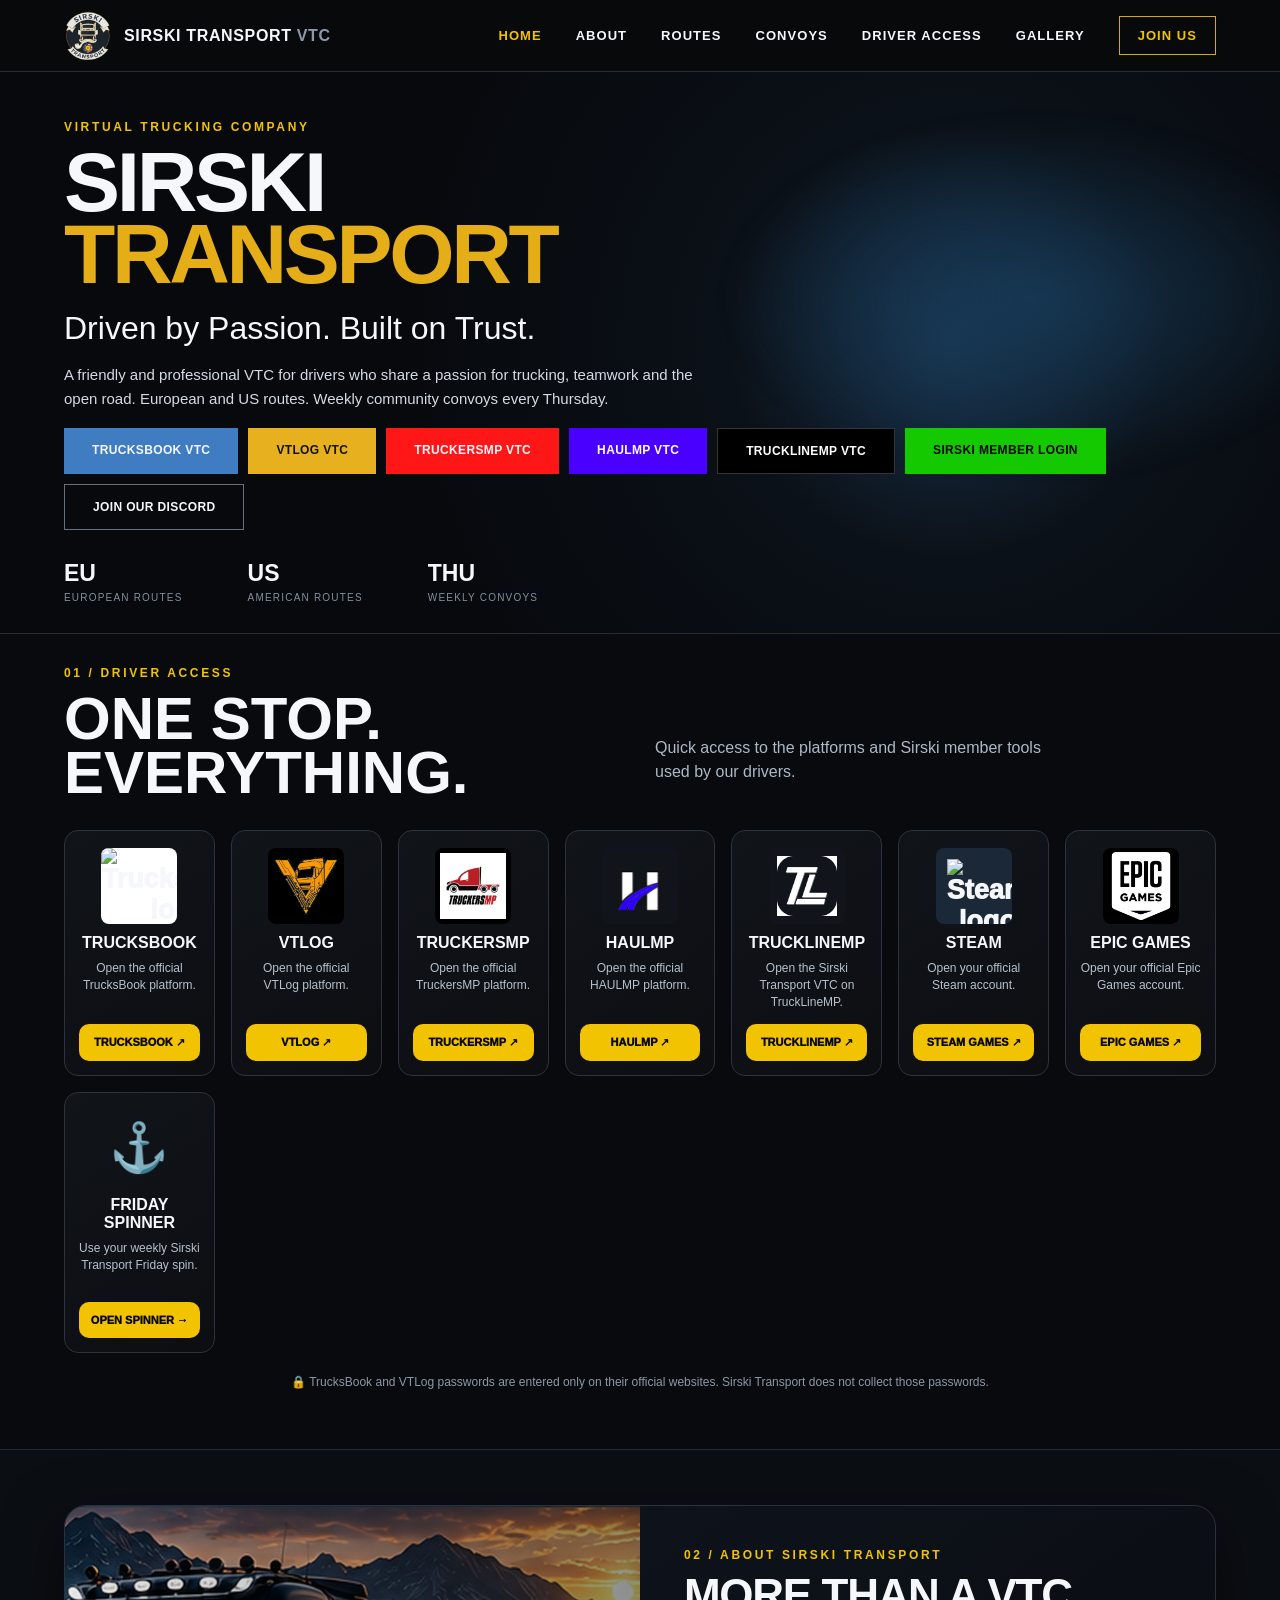
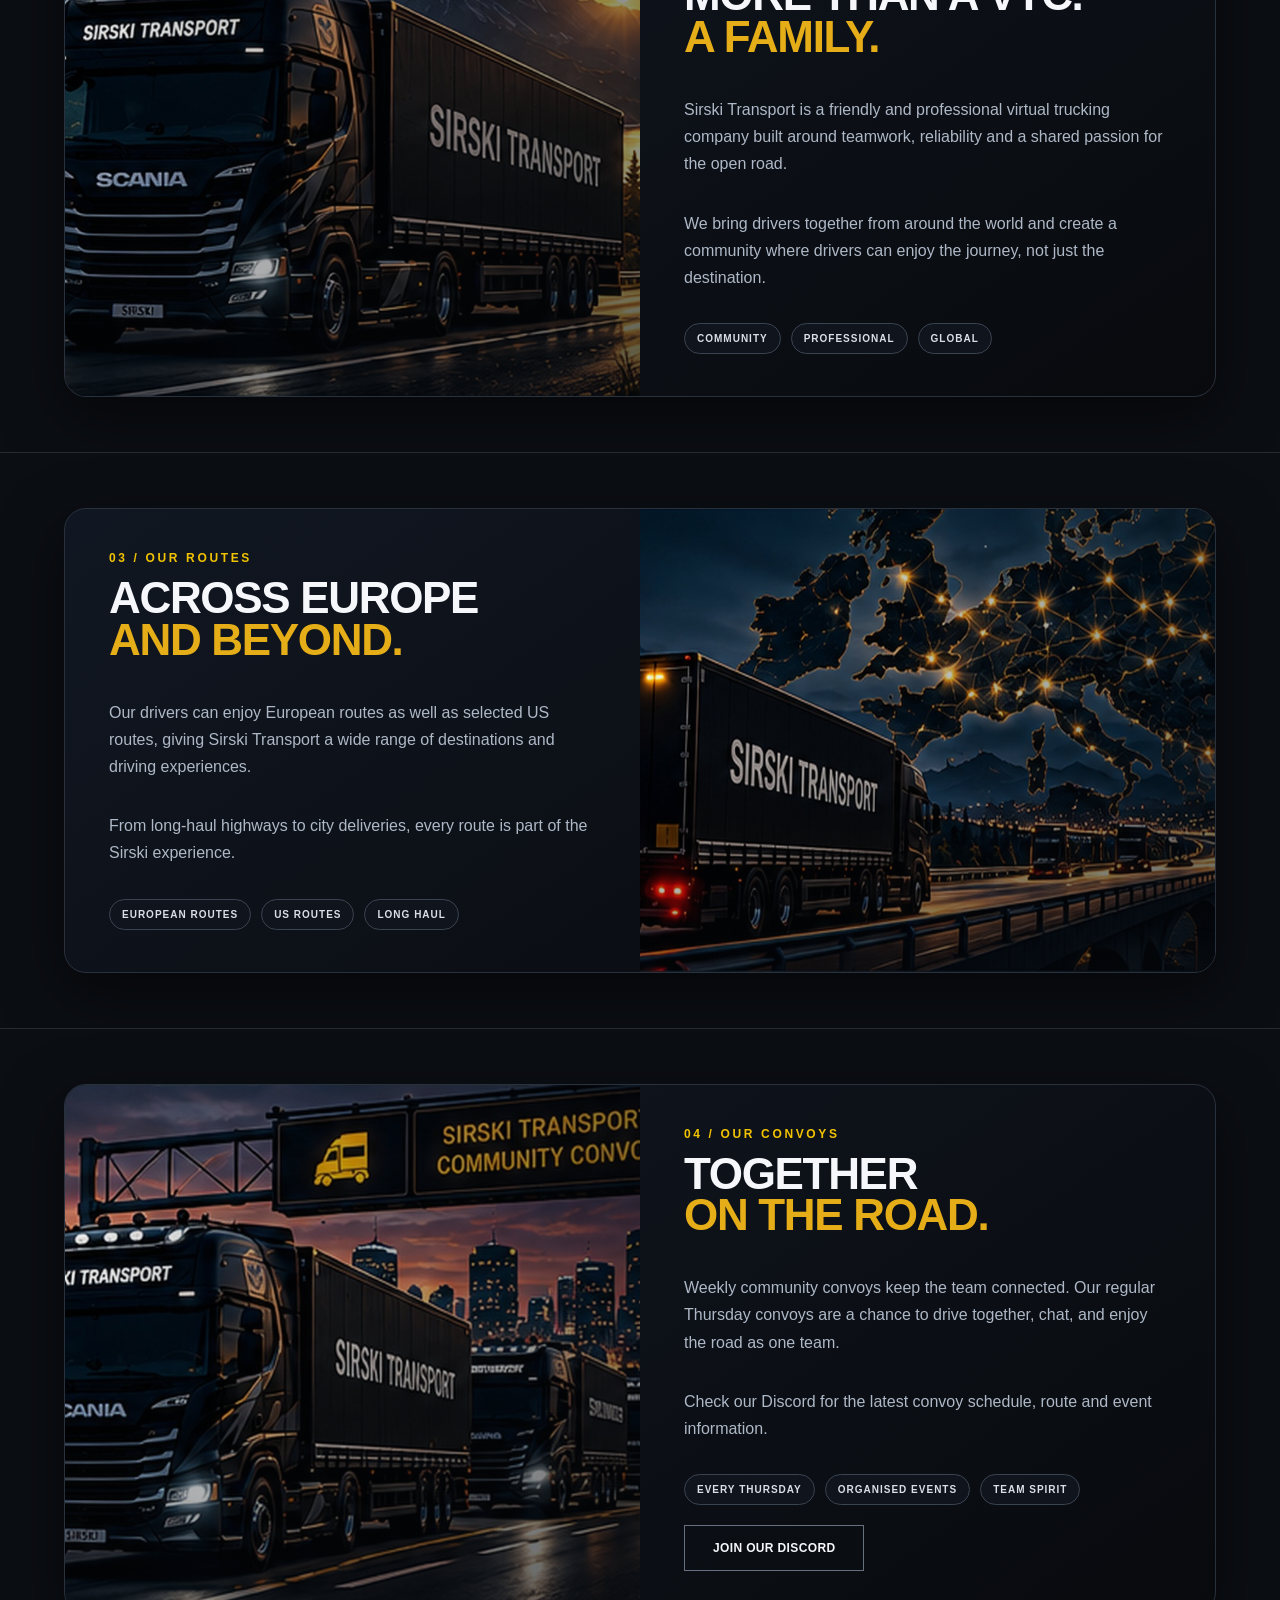
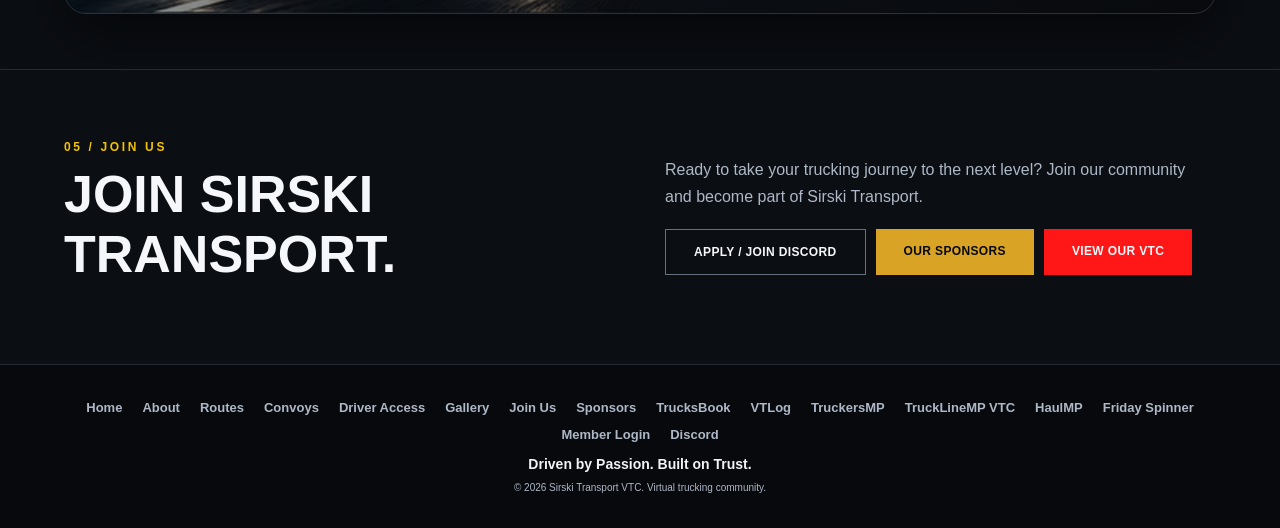
==== commit fbb93d99: "Add TruckLineMP VTC link to footer navigation" ====
--- a/index.html
+++ b/index.html
@@ -5,7 +5,7 @@
 <meta name="description" content="Sirski Transport VTC — Driven by Passion. Built on Trust.">
 <title>Sirski Transport | VTC</title>
 <style>
-*{box-sizing:border-box}html{scroll-behavior:smooth}body{margin:0;background:#07090d;color:#f5f7fb;font-family:Arial,Helvetica,sans-serif}a{text-decoration:none;color:inherit}.nav{height:72px;display:flex;align-items:center;justify-content:space-between;padding:0 5vw;border-bottom:1px solid #242b35;background:#08090b;position:sticky;top:0;z-index:20}.brand{display:flex;align-items:center;gap:12px;font-weight:900;letter-spacing:.04em}.brand img{width:48px;height:48px;object-fit:contain}.brand b{color:#8e98a8;font-weight:800}.nav nav{display:flex;align-items:center;gap:34px;font-size:13px;font-weight:900;letter-spacing:.08em}.nav nav a{padding:10px 0}.nav nav a.active,.nav nav a:hover{color:#f2c300}.nav .join{border:1px solid #d9aa00;padding:11px 18px;color:#f2c300}.hero{min-height:482px;padding:48px 5vw 28px;position:relative;overflow:hidden;background:radial-gradient(circle at 74% 48%,#18314a 0,#0b1118 22%,#07090d 55%)}.hero:after{content:"";position:absolute;right:-8%;top:30px;width:54%;height:390px;background:radial-gradient(ellipse at 50% 50%,rgba(24,64,96,.7),transparent 63%);filter:blur(12px);pointer-events:none}.hero-inner{max-width:1200px;margin:auto;position:relative;z-index:2}.eyebrow,.section-label{color:#f2c300;font-size:12px;font-weight:900;letter-spacing:.22em}.hero h1{font-size:84px;line-height:.86;margin:12px 0 20px;letter-spacing:-.04em}.hero h1 span{color:#e5ad18}.hero-sub{font-size:32px;margin-bottom:16px}.hero-copy{max-width:660px;color:#d5dbe4;line-height:1.55;font-size:15px}.hero-actions{display:flex;gap:10px;flex-wrap:wrap;margin-top:18px}.hero-btn{padding:15px 28px;font-size:12px;font-weight:900;letter-spacing:.03em}.tb{background:#3f7cc2}.vt{background:#e7b01f;color:#111}.haulmp{background:#4a00ff;color:#fff}.tmp{background:#ff1717}.member{background:#14c900;color:#050505}.sponsor{background:#d9a326;color:#08090b}.discord{border:1px solid #66707e}.stats{display:flex;gap:65px;margin-top:30px}.stat strong{display:block;font-size:23px}.stat span{font-size:10px;color:#8390a1;letter-spacing:.12em}.driver-access{border-top:1px solid #252c36;padding:32px 5vw 60px;background:#080a0d}.access-inner{max-width:1200px;margin:auto}.access-head{display:grid;grid-template-columns:1fr 1fr;gap:30px;align-items:end}.access-head h2{font-size:60px;line-height:.9;margin:12px 0 0}.access-head p{color:#aeb8c6;line-height:1.5;max-width:420px}.access-grid{display:grid;grid-template-columns:repeat(7,1fr);gap:16px;margin-top:30px}.access-card{min-height:215px;padding:17px 14px 14px;border:1px solid #2b333e;border-radius:14px;background:linear-gradient(145deg,#111419,#0c0e12);display:flex;flex-direction:column;align-items:center;text-align:center}.icon{width:76px;height:76px;display:grid;place-items:center;margin-bottom:10px;border-radius:8px;font-weight:1000;font-size:27px}.tbicon{background:#3d79bd}.vticon{background:#0b0b0b;color:#f39b00;font-size:38px}.tmpicon{background:#fff;color:#111;font-size:12px;line-height:1.05}.steamicon{background:linear-gradient(145deg,#203b5b,#0e1722);font-size:17px}.epicicon{background:#fff;color:#111;font-size:16px;line-height:1.05}.spinicon{background:transparent;font-size:48px}.platform-logo-wrap{background:#fff;overflow:hidden}.platform-logo{width:100%;height:100%;object-fit:contain;display:block}.haulmp-logo-wrap{background:#11151b;padding:8px}.vt-logo-wrap{background:#000;padding:5px}.tmp-logo-wrap{background:#000;padding:5px}.steam-logo-wrap{background:#1b2838;padding:11px}.epic-logo-wrap{background:#000;padding:4px}.access-card h3{font-size:16px;margin:0 0 8px}.access-card p{font-size:12px;line-height:1.4;color:#b7c0cc;margin:0 0 14px;min-height:48px}.access-card .access-btn{margin-top:auto;width:100%;padding:12px 6px;background:#f2c300;color:#080808;border-radius:10px;font-size:11px;font-weight:1000}.security-note{margin-top:22px;text-align:center;color:#8d98a8;font-size:12px}.about{padding:70px 5vw;background:#0b0e13;border-top:1px solid #242b35}.about-inner{max-width:1200px;margin:auto;display:grid;grid-template-columns:1fr 1fr;gap:50px}.about h2{font-size:52px;margin:10px 0}.about p{color:#aeb8c6;line-height:1.7}.visual-section{padding:55px 5vw;background:#0b0e13;border-top:1px solid #242b35}.visual-card{max-width:1200px;margin:auto;display:grid;grid-template-columns:1fr 1fr;min-height:430px;border:1px solid #29313d;border-radius:22px;overflow:hidden;background:linear-gradient(145deg,#111722,#080a0d);box-shadow:0 20px 60px #0008}.visual-card.reverse .visual-image{order:2}.visual-image{min-height:430px;background-size:cover;background-position:center;position:relative}.visual-image:after{content:"";position:absolute;inset:0;background:linear-gradient(90deg,rgba(4,7,11,.05),rgba(4,7,11,.45)),linear-gradient(0deg,rgba(4,7,11,.4),transparent 45%)}.about-image{background-image:url('./about-sirski.jpg')}.routes-image{background-image:url('./routes-sirski.jpg')}.convoys-image{background-image:url('./convoys-sirski.jpg')}.visual-copy{padding:42px 44px;display:flex;flex-direction:column;justify-content:center}.visual-copy h2{font-size:44px;line-height:.95;margin:12px 0 22px;letter-spacing:-.03em}.visual-copy h2 span{color:#e5ad18}.visual-copy p{color:#aeb8c6;line-height:1.7;max-width:500px}.visual-tags{display:flex;gap:10px;flex-wrap:wrap;margin-top:16px}.visual-tags span{border:1px solid #3a4350;color:#d9dee7;padding:9px 12px;border-radius:999px;font-size:10px;font-weight:900;letter-spacing:.1em;background:#10151d}.visual-copy .hero-actions{margin-top:20px}.visual-copy .hero-btn{display:inline-flex;align-items:center;justify-content:center}.footer{padding:35px 5vw;color:#7f8998;border-top:1px solid #242b35;font-size:12px}.footer-inner{max-width:1200px;margin:auto;display:flex;flex-direction:column;align-items:center;justify-content:center;text-align:center;gap:10px}.footer-links{display:flex;flex-wrap:wrap;justify-content:center;gap:12px 20px;margin:0 0 4px}.footer-tagline{margin:0;color:#f1f3f6;font-size:14px;font-weight:700}.footer-copy{margin:0;color:#aeb8c6}.menu{display:none}@media(max-width:1000px){.access-grid{grid-template-columns:repeat(4,1fr)}.hero h1{font-size:68px}.nav nav{gap:18px}}@media(max-width:700px){.nav{height:64px;padding:0 18px}.nav nav{display:none;position:absolute;top:64px;left:0;right:0;flex-direction:column;align-items:stretch;gap:0;background:#08090b;border-bottom:1px solid #242b35;box-shadow:0 14px 30px #0008;padding:8px 18px}.nav nav.open{display:flex}.nav nav a{padding:14px 12px;border-bottom:1px solid #1b2028}.nav nav a:last-child{border-bottom:0}.nav .join{margin:8px 0;padding:12px;text-align:center}.menu{display:grid;place-items:center;width:44px;height:44px;background:transparent;border:1px solid #2c3440;border-radius:8px;color:#fff;font-size:24px;line-height:1;cursor:pointer}.brand{gap:8px}.brand img{width:40px;height:40px}.brand span{font-size:13px}.hero{padding-top:38px}.hero h1{font-size:56px}.hero-sub{font-size:25px}.access-head,.about-inner{grid-template-columns:1fr}.access-head h2{font-size:46px}.access-grid{grid-template-columns:repeat(2,1fr)}.stats{gap:25px}.hero-actions{display:grid;grid-template-columns:1fr 1fr}.hero-btn{text-align:center}}@media(max-width:470px){.access-grid{grid-template-columns:1fr}.hero h1{font-size:48px}.hero-actions{grid-template-columns:1fr}.stats{justify-content:space-between}.stat strong{font-size:19px}.brand span{font-size:12px}}
+*{box-sizing:border-box}html{scroll-behavior:smooth}body{margin:0;background:#07090d;color:#f5f7fb;font-family:Arial,Helvetica,sans-serif}a{text-decoration:none;color:inherit}.nav{height:72px;display:flex;align-items:center;justify-content:space-between;padding:0 5vw;border-bottom:1px solid #242b35;background:#08090b;position:sticky;top:0;z-index:20}.brand{display:flex;align-items:center;gap:12px;font-weight:900;letter-spacing:.04em}.brand img{width:48px;height:48px;object-fit:contain}.brand b{color:#8e98a8;font-weight:800}.nav nav{display:flex;align-items:center;gap:34px;font-size:13px;font-weight:900;letter-spacing:.08em}.nav nav a{padding:10px 0}.nav nav a.active,.nav nav a:hover{color:#f2c300}.nav .join{border:1px solid #d9aa00;padding:11px 18px;color:#f2c300}.hero{min-height:482px;padding:48px 5vw 28px;position:relative;overflow:hidden;background:radial-gradient(circle at 74% 48%,#18314a 0,#0b1118 22%,#07090d 55%)}.hero:after{content:"";position:absolute;right:-8%;top:30px;width:54%;height:390px;background:radial-gradient(ellipse at 50% 50%,rgba(24,64,96,.7),transparent 63%);filter:blur(12px);pointer-events:none}.hero-inner{max-width:1200px;margin:auto;position:relative;z-index:2}.eyebrow,.section-label{color:#f2c300;font-size:12px;font-weight:900;letter-spacing:.22em}.hero h1{font-size:84px;line-height:.86;margin:12px 0 20px;letter-spacing:-.04em}.hero h1 span{color:#e5ad18}.hero-sub{font-size:32px;margin-bottom:16px}.hero-copy{max-width:660px;color:#d5dbe4;line-height:1.55;font-size:15px}.hero-actions{display:flex;gap:10px;flex-wrap:wrap;margin-top:18px}.hero-btn{padding:15px 28px;font-size:12px;font-weight:900;letter-spacing:.03em}.tb{background:#3f7cc2}.vt{background:#e7b01f;color:#111}.haulmp{background:#4a00ff;color:#fff}.tmp{background:#ff1717}.trucklinemp{background:#000;color:#fff;border:1px solid #343434;display:inline-flex;align-items:center;justify-content:center;gap:8px}.trucklinemp img{width:26px;height:26px;object-fit:contain;border-radius:5px;display:block}.trucklinemp-card-logo{background:transparent;padding:4px}.member{background:#14c900;color:#050505}.sponsor{background:#d9a326;color:#08090b}.discord{border:1px solid #66707e}.stats{display:flex;gap:65px;margin-top:30px}.stat strong{display:block;font-size:23px}.stat span{font-size:10px;color:#8390a1;letter-spacing:.12em}.driver-access{border-top:1px solid #252c36;padding:32px 5vw 60px;background:#080a0d}.access-inner{max-width:1200px;margin:auto}.access-head{display:grid;grid-template-columns:1fr 1fr;gap:30px;align-items:end}.access-head h2{font-size:60px;line-height:.9;margin:12px 0 0}.access-head p{color:#aeb8c6;line-height:1.5;max-width:420px}.access-grid{display:grid;grid-template-columns:repeat(7,1fr);gap:16px;margin-top:30px}.access-card{min-height:215px;padding:17px 14px 14px;border:1px solid #2b333e;border-radius:14px;background:linear-gradient(145deg,#111419,#0c0e12);display:flex;flex-direction:column;align-items:center;text-align:center}.icon{width:76px;height:76px;display:grid;place-items:center;margin-bottom:10px;border-radius:8px;font-weight:1000;font-size:27px}.tbicon{background:#3d79bd}.vticon{background:#0b0b0b;color:#f39b00;font-size:38px}.tmpicon{background:#fff;color:#111;font-size:12px;line-height:1.05}.steamicon{background:linear-gradient(145deg,#203b5b,#0e1722);font-size:17px}.epicicon{background:#fff;color:#111;font-size:16px;line-height:1.05}.spinicon{background:transparent;font-size:48px}.platform-logo-wrap{background:#fff;overflow:hidden}.platform-logo{width:100%;height:100%;object-fit:contain;display:block}.haulmp-logo-wrap{background:#11151b;padding:8px}.vt-logo-wrap{background:#000;padding:5px}.tmp-logo-wrap{background:#000;padding:5px}.steam-logo-wrap{background:#1b2838;padding:11px}.epic-logo-wrap{background:#000;padding:4px}.access-card h3{font-size:16px;margin:0 0 8px}.access-card p{font-size:12px;line-height:1.4;color:#b7c0cc;margin:0 0 14px;min-height:48px}.access-card .access-btn{margin-top:auto;width:100%;padding:12px 6px;background:#f2c300;color:#080808;border-radius:10px;font-size:11px;font-weight:1000}.security-note{margin-top:22px;text-align:center;color:#8d98a8;font-size:12px}.about{padding:70px 5vw;background:#0b0e13;border-top:1px solid #242b35}.about-inner{max-width:1200px;margin:auto;display:grid;grid-template-columns:1fr 1fr;gap:50px}.about h2{font-size:52px;margin:10px 0}.about p{color:#aeb8c6;line-height:1.7}.visual-section{padding:55px 5vw;background:#0b0e13;border-top:1px solid #242b35}.visual-card{max-width:1200px;margin:auto;display:grid;grid-template-columns:1fr 1fr;min-height:430px;border:1px solid #29313d;border-radius:22px;overflow:hidden;background:linear-gradient(145deg,#111722,#080a0d);box-shadow:0 20px 60px #0008}.visual-card.reverse .visual-image{order:2}.visual-image{min-height:430px;background-size:cover;background-position:center;position:relative}.visual-image:after{content:"";position:absolute;inset:0;background:linear-gradient(90deg,rgba(4,7,11,.05),rgba(4,7,11,.45)),linear-gradient(0deg,rgba(4,7,11,.4),transparent 45%)}.about-image{background-image:url('./about-sirski.jpg')}.routes-image{background-image:url('./routes-sirski.jpg')}.convoys-image{background-image:url('./convoys-sirski.jpg')}.visual-copy{padding:42px 44px;display:flex;flex-direction:column;justify-content:center}.visual-copy h2{font-size:44px;line-height:.95;margin:12px 0 22px;letter-spacing:-.03em}.visual-copy h2 span{color:#e5ad18}.visual-copy p{color:#aeb8c6;line-height:1.7;max-width:500px}.visual-tags{display:flex;gap:10px;flex-wrap:wrap;margin-top:16px}.visual-tags span{border:1px solid #3a4350;color:#d9dee7;padding:9px 12px;border-radius:999px;font-size:10px;font-weight:900;letter-spacing:.1em;background:#10151d}.visual-copy .hero-actions{margin-top:20px}.visual-copy .hero-btn{display:inline-flex;align-items:center;justify-content:center}.footer{padding:35px 5vw;color:#7f8998;border-top:1px solid #242b35;font-size:12px}.footer-inner{max-width:1200px;margin:auto;display:flex;flex-direction:column;align-items:center;justify-content:center;text-align:center;gap:10px}.footer-links{display:flex;flex-wrap:wrap;justify-content:center;gap:12px 20px;margin:0 0 4px}.footer-tagline{margin:0;color:#f1f3f6;font-size:14px;font-weight:700}.footer-copy{margin:0;color:#aeb8c6}.menu{display:none}@media(max-width:1000px){.access-grid{grid-template-columns:repeat(4,1fr)}.hero h1{font-size:68px}.nav nav{gap:18px}}@media(max-width:700px){.nav{height:64px;padding:0 18px}.nav nav{display:none;position:absolute;top:64px;left:0;right:0;flex-direction:column;align-items:stretch;gap:0;background:#08090b;border-bottom:1px solid #242b35;box-shadow:0 14px 30px #0008;padding:8px 18px}.nav nav.open{display:flex}.nav nav a{padding:14px 12px;border-bottom:1px solid #1b2028}.nav nav a:last-child{border-bottom:0}.nav .join{margin:8px 0;padding:12px;text-align:center}.menu{display:grid;place-items:center;width:44px;height:44px;background:transparent;border:1px solid #2c3440;border-radius:8px;color:#fff;font-size:24px;line-height:1;cursor:pointer}.brand{gap:8px}.brand img{width:40px;height:40px}.brand span{font-size:13px}.hero{padding-top:38px}.hero h1{font-size:56px}.hero-sub{font-size:25px}.access-head,.about-inner{grid-template-columns:1fr}.access-head h2{font-size:46px}.access-grid{grid-template-columns:repeat(2,1fr)}.stats{gap:25px}.hero-actions{display:grid;grid-template-columns:1fr 1fr}.hero-btn{text-align:center}}@media(max-width:470px){.access-grid{grid-template-columns:1fr}.hero h1{font-size:48px}.hero-actions{grid-template-columns:1fr}.stats{justify-content:space-between}.stat strong{font-size:19px}.brand span{font-size:12px}}
 @media(max-width:700px){.visual-section{padding:38px 5vw}.visual-card,.visual-card.reverse{grid-template-columns:1fr}.visual-card.reverse .visual-image{order:0}.visual-image{min-height:300px}.visual-copy{padding:34px 26px}.visual-copy h2{font-size:38px}}
 </style>
 
@@ -45,12 +45,12 @@
 </nav>
 </header>
 <main>
-<section id="home" class="hero"><div class="hero-inner"><div class="eyebrow">VIRTUAL TRUCKING COMPANY</div><h1>SIRSKI<br><span>TRANSPORT</span></h1><div class="hero-sub">Driven by Passion. Built on Trust.</div><p class="hero-copy">A friendly and professional VTC for drivers who share a passion for trucking, teamwork and the open road. European and US routes. Weekly community convoys every Thursday.</p><div class="hero-actions"><a class="hero-btn tb" href="https://trucksbook.eu/company/49648" target="_blank">TRUCKSBOOK VTC</a><a class="hero-btn vt" href="https://vtlog.net/vtc/8858" target="_blank">VTLOG VTC</a><a class="hero-btn tmp" href="https://truckersmp.com/vtc/92246" target="_blank">TRUCKERSMP VTC</a><a class="hero-btn haulmp" href="https://vtc.haulmp.com/sirski-transport?view=public" target="_blank" rel="noopener">HAULMP VTC</a><a id="memberHomeBtn" class="hero-btn member" href="./member-login.html">SIRSKI MEMBER LOGIN</a><a class="hero-btn discord" href="https://discord.gg/4AYMkbCVT" target="_blank">JOIN OUR DISCORD</a></div><div class="stats"><div class="stat"><strong>EU</strong><span>EUROPEAN ROUTES</span></div><div class="stat"><strong>US</strong><span>AMERICAN ROUTES</span></div><div class="stat"><strong>THU</strong><span>WEEKLY CONVOYS</span></div></div></div></section>
+<section id="home" class="hero"><div class="hero-inner"><div class="eyebrow">VIRTUAL TRUCKING COMPANY</div><h1>SIRSKI<br><span>TRANSPORT</span></h1><div class="hero-sub">Driven by Passion. Built on Trust.</div><p class="hero-copy">A friendly and professional VTC for drivers who share a passion for trucking, teamwork and the open road. European and US routes. Weekly community convoys every Thursday.</p><div class="hero-actions"><a class="hero-btn tb" href="https://trucksbook.eu/company/49648" target="_blank">TRUCKSBOOK VTC</a><a class="hero-btn vt" href="https://vtlog.net/vtc/8858" target="_blank">VTLOG VTC</a><a class="hero-btn tmp" href="https://truckersmp.com/vtc/92246" target="_blank">TRUCKERSMP VTC</a><a class="hero-btn haulmp" href="https://vtc.haulmp.com/sirski-transport?view=public" target="_blank" rel="noopener">HAULMP VTC</a><a class="hero-btn trucklinemp" href="https://trucklinemp.com/vtc/@sirskitransport" target="_blank" rel="noopener">TRUCKLINEMP VTC</a><a id="memberHomeBtn" class="hero-btn member" href="./member-login.html">SIRSKI MEMBER LOGIN</a><a class="hero-btn discord" href="https://discord.gg/4AYMkbCVT" target="_blank">JOIN OUR DISCORD</a></div><div class="stats"><div class="stat"><strong>EU</strong><span>EUROPEAN ROUTES</span></div><div class="stat"><strong>US</strong><span>AMERICAN ROUTES</span></div><div class="stat"><strong>THU</strong><span>WEEKLY CONVOYS</span></div></div></div></section>
 <section id="driver-access" class="driver-access"><div class="access-inner"><div class="section-label">01 / DRIVER ACCESS</div><div class="access-head"><div><h2>ONE STOP.<br>EVERYTHING.</h2></div><p>Quick access to the platforms and Sirski member tools used by our drivers.</p></div><div class="access-grid">
 <div class="access-card"><div class="icon platform-logo-wrap"><img class="platform-logo" src="https://cdn.brandfetch.io/idhIr7anN7/w/500/h/500/theme/dark/icon.jpeg?c=1bxid64Mup7aczewSAYMX&t=1768324666840" alt="TrucksBook logo"></div><h3>TRUCKSBOOK</h3><p>Open the official TrucksBook platform.</p><a class="access-btn" href="https://trucksbook.eu/" target="_blank" rel="noopener">TRUCKSBOOK ↗</a></div>
 <div class="access-card"><div class="icon platform-logo-wrap vt-logo-wrap"><img class="platform-logo" src="[data-uri]" alt="VTLog logo"></div><h3>VTLOG</h3><p>Open the official VTLog platform.</p><a class="access-btn" href="https://vtlog.net/" target="_blank" rel="noopener">VTLOG ↗</a></div>
 <div class="access-card"><div class="icon platform-logo-wrap tmp-logo-wrap"><img class="platform-logo" src="[data-uri]" alt="TruckersMP logo"></div><h3>TRUCKERSMP</h3><p>Open the official TruckersMP platform.</p><a class="access-btn" href="https://truckersmp.com/" target="_blank" rel="noopener">TRUCKERSMP ↗</a></div><div class="access-card"><div class="icon platform-logo-wrap haulmp-logo-wrap"><img class="platform-logo" src="[data-uri]" alt="HaulMP logo"></div><h3>HAULMP</h3><p>Open the official HAULMP platform.</p><a class="access-btn" href="https://haulmp.com/" target="_blank" rel="noopener">HAULMP ↗</a></div>
-<div class="access-card"><div class="icon platform-logo-wrap steam-logo-wrap"><img class="platform-logo" src="https://store.steampowered.com/public/shared/images/header/logo_steam.svg" alt="Steam logo"></div><h3>STEAM</h3><p>Open your official Steam account.</p><a class="access-btn" href="https://store.steampowered.com/" target="_blank">STEAM GAMES ↗</a></div>
+<div class="access-card"><div class="icon platform-logo-wrap haulmp-logo-wrap trucklinemp-card-logo"><img class="platform-logo" src="[data-uri]" alt="TruckLineMP logo"></div><h3>TRUCKLINEMP</h3><p>Open the Sirski Transport VTC on TruckLineMP.</p><a class="access-btn" href="https://trucklinemp.com/" target="_blank" rel="noopener">TRUCKLINEMP ↗</a></div> <div class="access-card"><div class="icon platform-logo-wrap steam-logo-wrap"><img class="platform-logo" src="https://store.steampowered.com/public/shared/images/header/logo_steam.svg" alt="Steam logo"></div><h3>STEAM</h3><p>Open your official Steam account.</p><a class="access-btn" href="https://store.steampowered.com/" target="_blank">STEAM GAMES ↗</a></div>
 <div class="access-card"><div class="icon platform-logo-wrap epic-logo-wrap"><img class="platform-logo" src="[data-uri]" alt="Epic Games logo"></div><h3>EPIC GAMES</h3><p>Open your official Epic Games account.</p><a class="access-btn" href="https://store.epicgames.com/" target="_blank">EPIC GAMES ↗</a></div>
 <div class="access-card"><div class="icon spinicon">⚓</div><h3>FRIDAY SPINNER</h3><p>Use your weekly Sirski Transport Friday spin.</p><a class="access-btn" href="./spinner/index.html">OPEN SPINNER →</a></div>
 </div><div class="security-note">🔒 TrucksBook and VTLog passwords are entered only on their official websites. Sirski Transport does not collect those passwords.</div></div></section>
@@ -73,6 +73,7 @@
       <a href="https://trucksbook.eu/company/49648" target="_blank" rel="noopener">TrucksBook</a>
       <a href="https://vtlog.net/vtc/8858" target="_blank" rel="noopener">VTLog</a>
       <a href="https://truckersmp.com/vtc/92246" target="_blank" rel="noopener">TruckersMP</a>
+      <a href="https://trucklinemp.com/vtc/@sirskitransport" target="_blank" rel="noopener">TruckLineMP VTC</a>
       <a href="https://vtc.haulmp.com/sirski-transport?view=public" target="_blank" rel="noopener">HaulMP</a>
       <a href="./spinner/index.html">Friday Spinner</a>
       <a href="./member-login.html">Member Login</a>
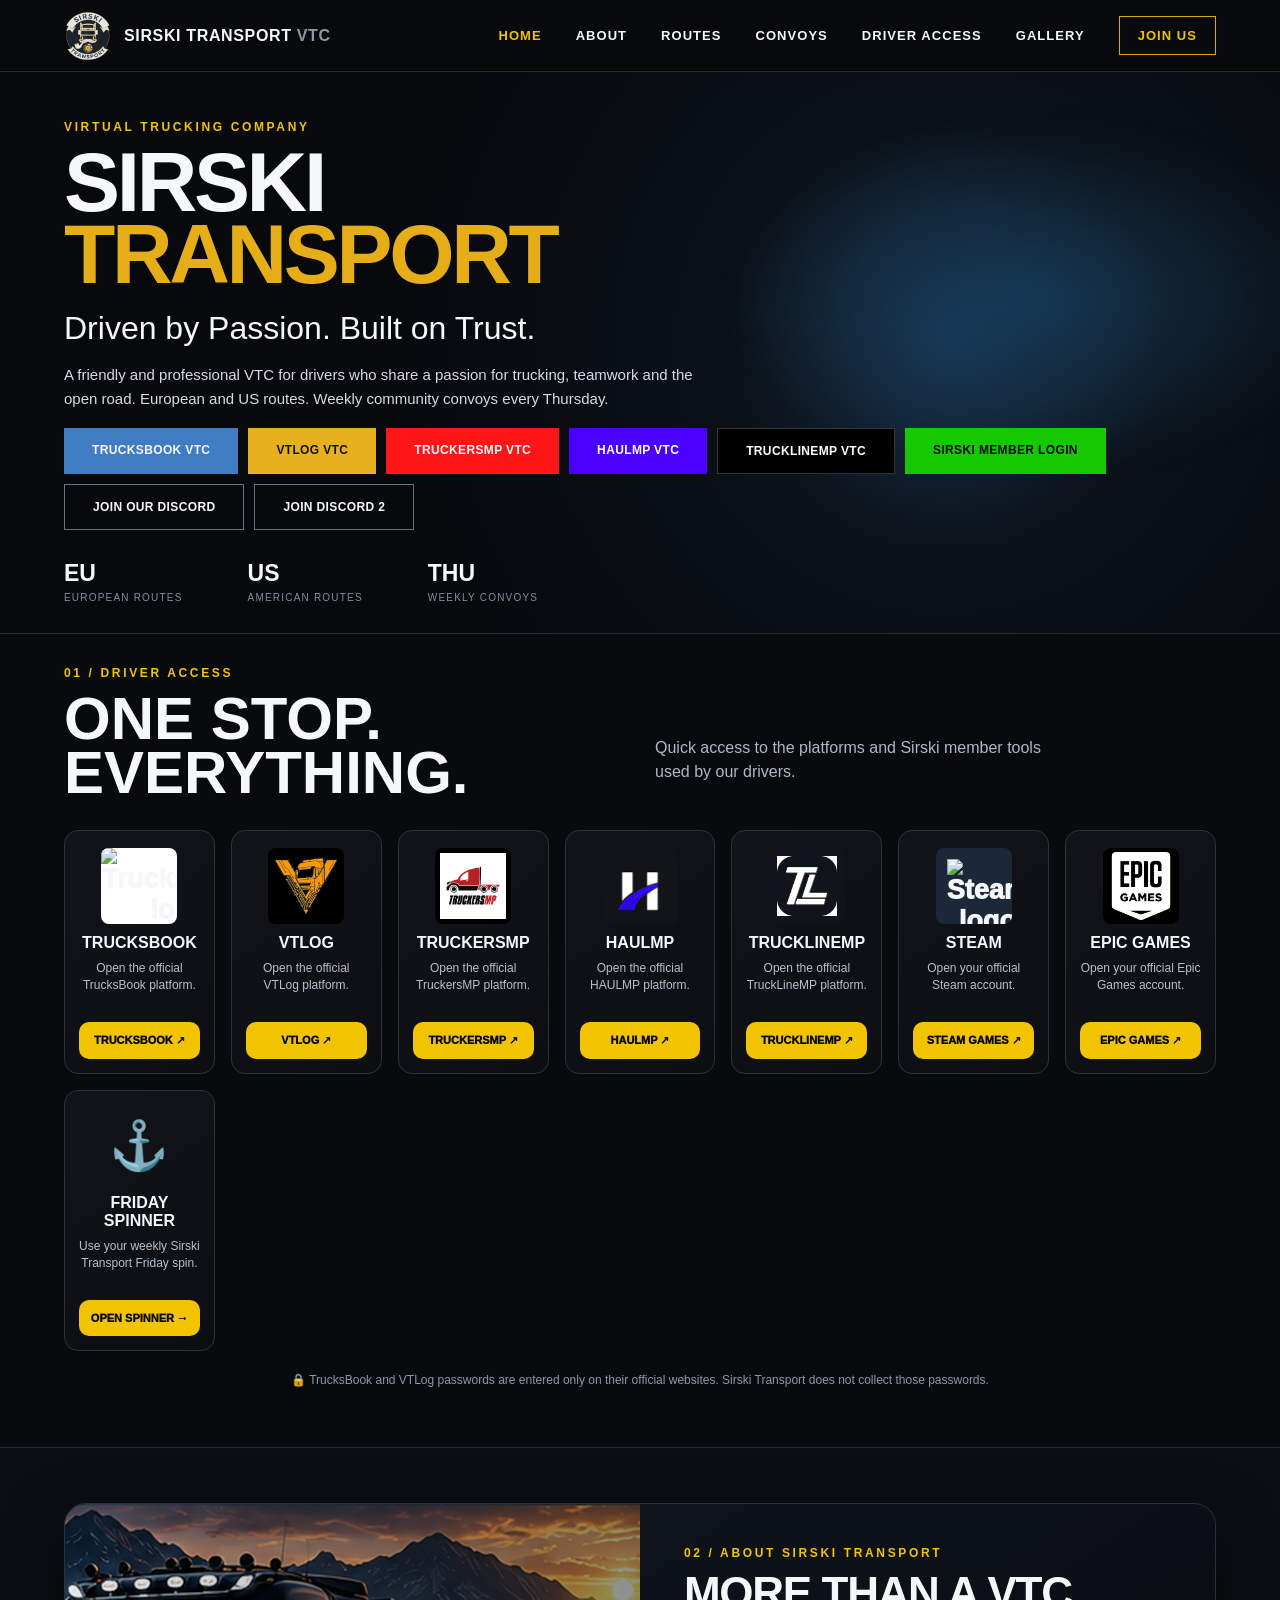
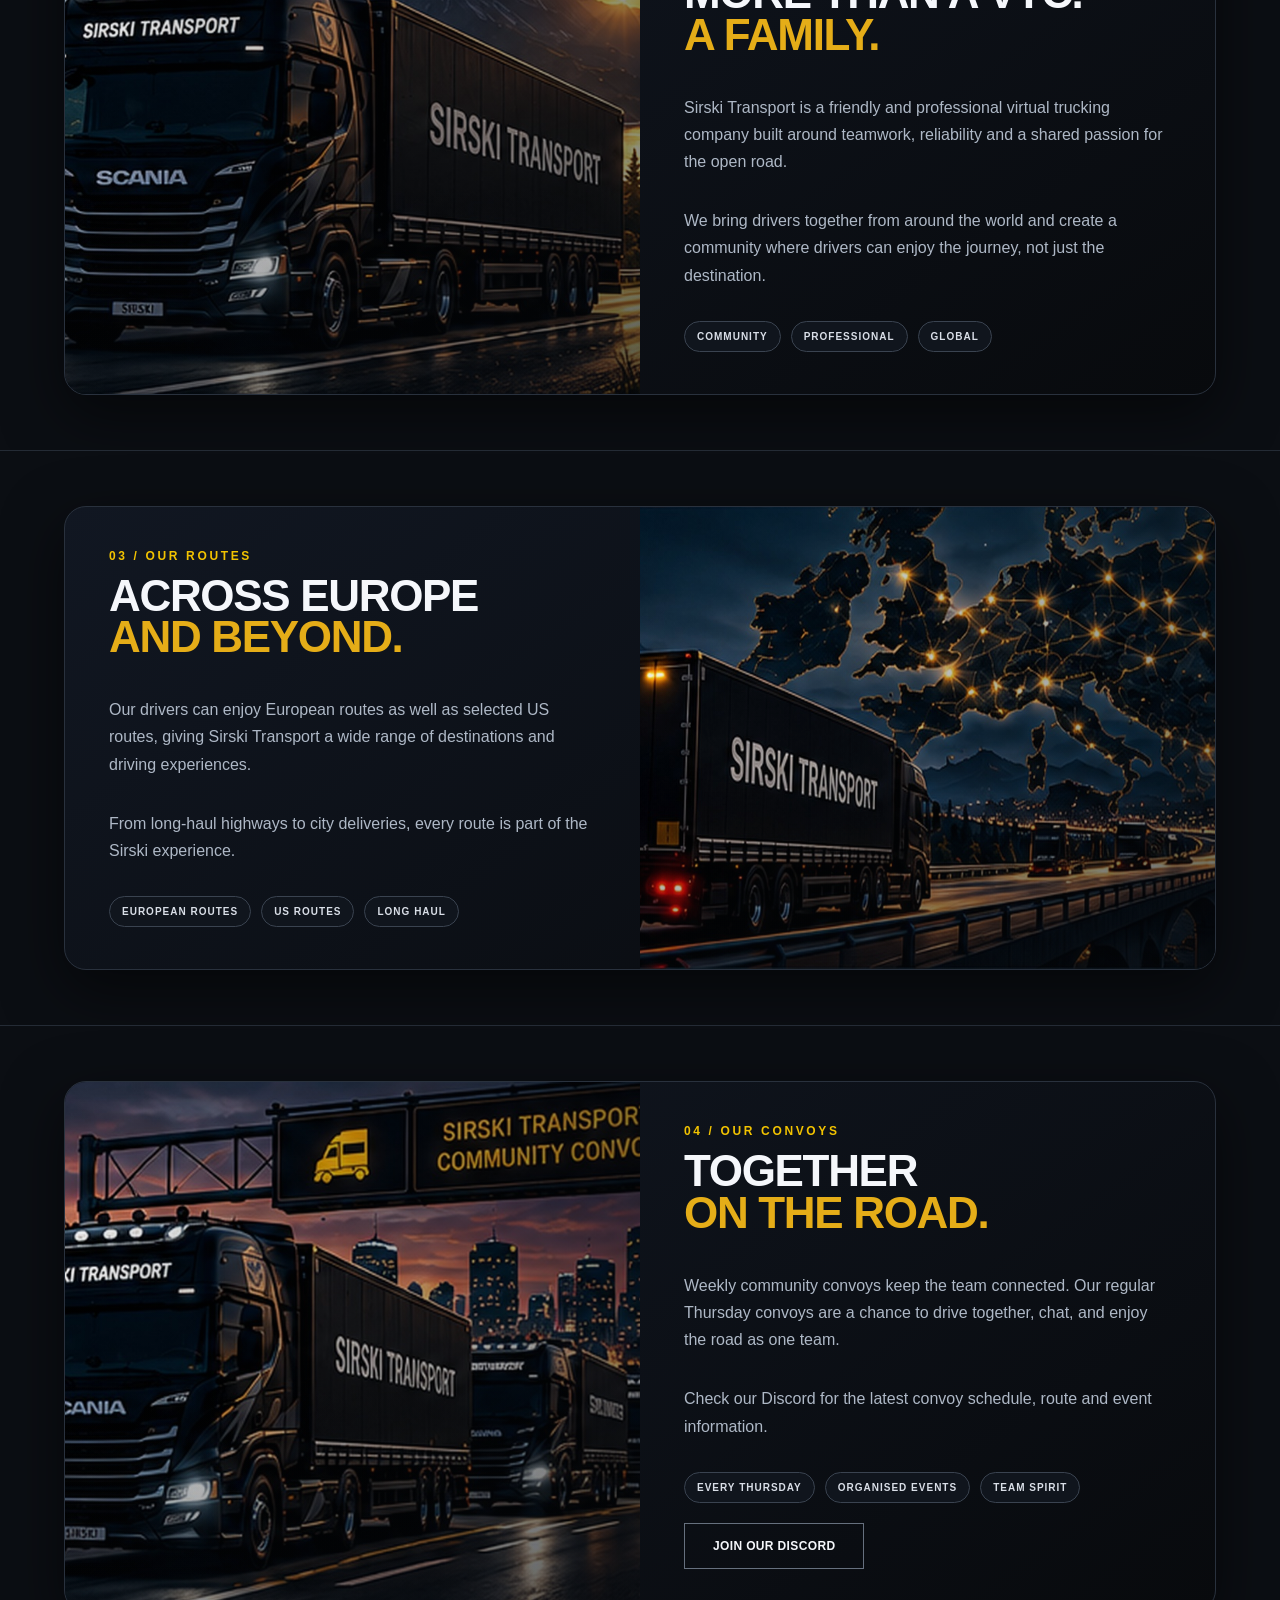
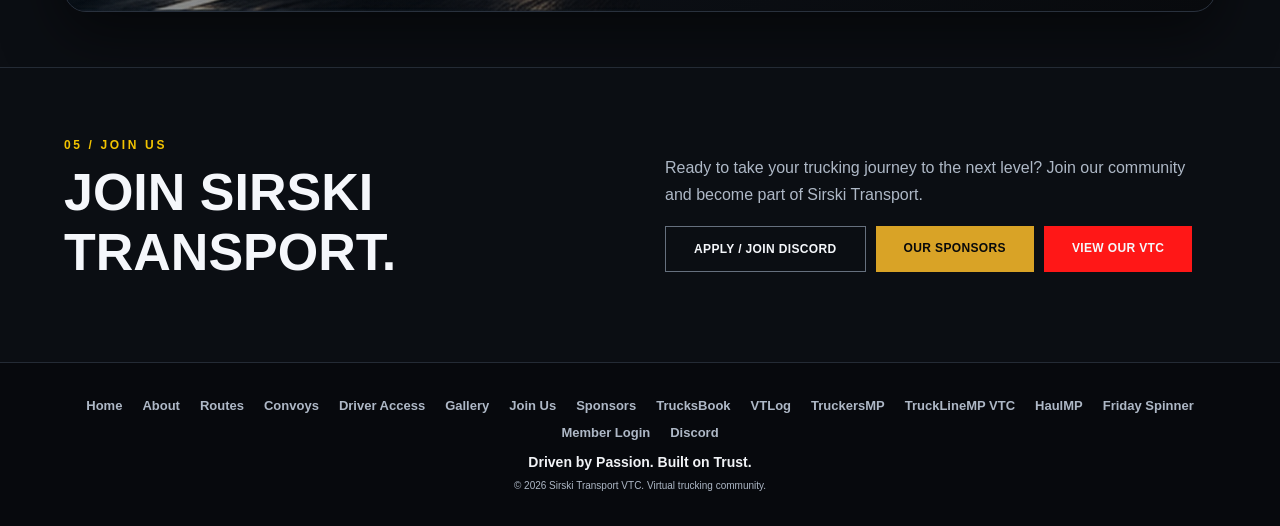
==== commit da34ff11: "Sirski-Project1-root-index-final-discord-link" ====
--- a/index.html
+++ b/index.html
@@ -45,19 +45,19 @@
 </nav>
 </header>
 <main>
-<section id="home" class="hero"><div class="hero-inner"><div class="eyebrow">VIRTUAL TRUCKING COMPANY</div><h1>SIRSKI<br><span>TRANSPORT</span></h1><div class="hero-sub">Driven by Passion. Built on Trust.</div><p class="hero-copy">A friendly and professional VTC for drivers who share a passion for trucking, teamwork and the open road. European and US routes. Weekly community convoys every Thursday.</p><div class="hero-actions"><a class="hero-btn tb" href="https://trucksbook.eu/company/49648" target="_blank">TRUCKSBOOK VTC</a><a class="hero-btn vt" href="https://vtlog.net/vtc/8858" target="_blank">VTLOG VTC</a><a class="hero-btn tmp" href="https://truckersmp.com/vtc/92246" target="_blank">TRUCKERSMP VTC</a><a class="hero-btn haulmp" href="https://vtc.haulmp.com/sirski-transport?view=public" target="_blank" rel="noopener">HAULMP VTC</a><a class="hero-btn trucklinemp" href="https://trucklinemp.com/vtc/@sirskitransport" target="_blank" rel="noopener">TRUCKLINEMP VTC</a><a id="memberHomeBtn" class="hero-btn member" href="./member-login.html">SIRSKI MEMBER LOGIN</a><a class="hero-btn discord" href="https://discord.gg/4AYMkbCVT" target="_blank">JOIN OUR DISCORD</a></div><div class="stats"><div class="stat"><strong>EU</strong><span>EUROPEAN ROUTES</span></div><div class="stat"><strong>US</strong><span>AMERICAN ROUTES</span></div><div class="stat"><strong>THU</strong><span>WEEKLY CONVOYS</span></div></div></div></section>
+<section id="home" class="hero"><div class="hero-inner"><div class="eyebrow">VIRTUAL TRUCKING COMPANY</div><h1>SIRSKI<br><span>TRANSPORT</span></h1><div class="hero-sub">Driven by Passion. Built on Trust.</div><p class="hero-copy">A friendly and professional VTC for drivers who share a passion for trucking, teamwork and the open road. European and US routes. Weekly community convoys every Thursday.</p><div class="hero-actions"><a class="hero-btn tb" href="https://trucksbook.eu/company/49648" target="_blank">TRUCKSBOOK VTC</a><a class="hero-btn vt" href="https://vtlog.net/vtc/8858" target="_blank">VTLOG VTC</a><a class="hero-btn tmp" href="https://truckersmp.com/vtc/92246" target="_blank">TRUCKERSMP VTC</a><a class="hero-btn haulmp" href="https://vtc.haulmp.com/sirski-transport?view=public" target="_blank" rel="noopener">HAULMP VTC</a><a class="hero-btn trucklinemp" href="https://trucklinemp.com/vtc/@sirskitransport" target="_blank" rel="noopener">TRUCKLINEMP VTC</a><a id="memberHomeBtn" class="hero-btn member" href="./member-login.html">SIRSKI MEMBER LOGIN</a><a class="hero-btn discord" href="https://discord.gg/2hMefZUMDG" target="_blank" rel="noopener">JOIN OUR DISCORD</a><a class="hero-btn discord" href="https://discord.gg/2hMefZUMDG" target="_blank" rel="noopener">JOIN DISCORD 2</a></div><div class="stats"><div class="stat"><strong>EU</strong><span>EUROPEAN ROUTES</span></div><div class="stat"><strong>US</strong><span>AMERICAN ROUTES</span></div><div class="stat"><strong>THU</strong><span>WEEKLY CONVOYS</span></div></div></div></section>
 <section id="driver-access" class="driver-access"><div class="access-inner"><div class="section-label">01 / DRIVER ACCESS</div><div class="access-head"><div><h2>ONE STOP.<br>EVERYTHING.</h2></div><p>Quick access to the platforms and Sirski member tools used by our drivers.</p></div><div class="access-grid">
 <div class="access-card"><div class="icon platform-logo-wrap"><img class="platform-logo" src="https://cdn.brandfetch.io/idhIr7anN7/w/500/h/500/theme/dark/icon.jpeg?c=1bxid64Mup7aczewSAYMX&t=1768324666840" alt="TrucksBook logo"></div><h3>TRUCKSBOOK</h3><p>Open the official TrucksBook platform.</p><a class="access-btn" href="https://trucksbook.eu/" target="_blank" rel="noopener">TRUCKSBOOK ↗</a></div>
 <div class="access-card"><div class="icon platform-logo-wrap vt-logo-wrap"><img class="platform-logo" src="[data-uri]" alt="VTLog logo"></div><h3>VTLOG</h3><p>Open the official VTLog platform.</p><a class="access-btn" href="https://vtlog.net/" target="_blank" rel="noopener">VTLOG ↗</a></div>
 <div class="access-card"><div class="icon platform-logo-wrap tmp-logo-wrap"><img class="platform-logo" src="[data-uri]" alt="TruckersMP logo"></div><h3>TRUCKERSMP</h3><p>Open the official TruckersMP platform.</p><a class="access-btn" href="https://truckersmp.com/" target="_blank" rel="noopener">TRUCKERSMP ↗</a></div><div class="access-card"><div class="icon platform-logo-wrap haulmp-logo-wrap"><img class="platform-logo" src="[data-uri]" alt="HaulMP logo"></div><h3>HAULMP</h3><p>Open the official HAULMP platform.</p><a class="access-btn" href="https://haulmp.com/" target="_blank" rel="noopener">HAULMP ↗</a></div>
-<div class="access-card"><div class="icon platform-logo-wrap haulmp-logo-wrap trucklinemp-card-logo"><img class="platform-logo" src="[data-uri]" alt="TruckLineMP logo"></div><h3>TRUCKLINEMP</h3><p>Open the Sirski Transport VTC on TruckLineMP.</p><a class="access-btn" href="https://trucklinemp.com/" target="_blank" rel="noopener">TRUCKLINEMP ↗</a></div> <div class="access-card"><div class="icon platform-logo-wrap steam-logo-wrap"><img class="platform-logo" src="https://store.steampowered.com/public/shared/images/header/logo_steam.svg" alt="Steam logo"></div><h3>STEAM</h3><p>Open your official Steam account.</p><a class="access-btn" href="https://store.steampowered.com/" target="_blank">STEAM GAMES ↗</a></div>
+<div class="access-card"><div class="icon platform-logo-wrap haulmp-logo-wrap trucklinemp-card-logo"><img class="platform-logo" src="[data-uri]" alt="TruckLineMP logo"></div><h3>TRUCKLINEMP</h3><p>Open the official TruckLineMP platform.</p><a class="access-btn" href="https://trucklinemp.com/" target="_blank" rel="noopener">TRUCKLINEMP ↗</a></div> <div class="access-card"><div class="icon platform-logo-wrap steam-logo-wrap"><img class="platform-logo" src="https://store.steampowered.com/public/shared/images/header/logo_steam.svg" alt="Steam logo"></div><h3>STEAM</h3><p>Open your official Steam account.</p><a class="access-btn" href="https://store.steampowered.com/" target="_blank">STEAM GAMES ↗</a></div>
 <div class="access-card"><div class="icon platform-logo-wrap epic-logo-wrap"><img class="platform-logo" src="[data-uri]" alt="Epic Games logo"></div><h3>EPIC GAMES</h3><p>Open your official Epic Games account.</p><a class="access-btn" href="https://store.epicgames.com/" target="_blank">EPIC GAMES ↗</a></div>
 <div class="access-card"><div class="icon spinicon">⚓</div><h3>FRIDAY SPINNER</h3><p>Use your weekly Sirski Transport Friday spin.</p><a class="access-btn" href="./spinner/index.html">OPEN SPINNER →</a></div>
 </div><div class="security-note">🔒 TrucksBook and VTLog passwords are entered only on their official websites. Sirski Transport does not collect those passwords.</div></div></section>
 <section id="about" class="visual-section"><div class="visual-card"><div class="visual-image about-image"></div><div class="visual-copy"><div class="section-label">02 / ABOUT SIRSKI TRANSPORT</div><h2>MORE THAN A VTC.<br><span>A FAMILY.</span></h2><p>Sirski Transport is a friendly and professional virtual trucking company built around teamwork, reliability and a shared passion for the open road.</p><p>We bring drivers together from around the world and create a community where drivers can enjoy the journey, not just the destination.</p><div class="visual-tags"><span>COMMUNITY</span><span>PROFESSIONAL</span><span>GLOBAL</span></div></div></div></section>
 <section id="routes" class="visual-section"><div class="visual-card reverse"><div class="visual-image routes-image"></div><div class="visual-copy"><div class="section-label">03 / OUR ROUTES</div><h2>ACROSS EUROPE<br><span>AND BEYOND.</span></h2><p>Our drivers can enjoy European routes as well as selected US routes, giving Sirski Transport a wide range of destinations and driving experiences.</p><p>From long-haul highways to city deliveries, every route is part of the Sirski experience.</p><div class="visual-tags"><span>EUROPEAN ROUTES</span><span>US ROUTES</span><span>LONG HAUL</span></div></div></div></section>
-<section id="convoys" class="visual-section"><div class="visual-card"><div class="visual-image convoys-image"></div><div class="visual-copy"><div class="section-label">04 / OUR CONVOYS</div><h2>TOGETHER<br><span>ON THE ROAD.</span></h2><p>Weekly community convoys keep the team connected. Our regular Thursday convoys are a chance to drive together, chat, and enjoy the road as one team.</p><p>Check our Discord for the latest convoy schedule, route and event information.</p><div class="visual-tags"><span>EVERY THURSDAY</span><span>ORGANISED EVENTS</span><span>TEAM SPIRIT</span></div><div class="hero-actions"><a class="hero-btn discord" href="https://discord.gg/4AYMkbCVT" target="_blank" rel="noopener">JOIN OUR DISCORD</a></div></div></div></section>
-<section id="join" class="about"><div class="about-inner"><div><div class="section-label">05 / JOIN US</div><h2>JOIN SIRSKI<br>TRANSPORT.</h2></div><div><p>Ready to take your trucking journey to the next level? Join our community and become part of Sirski Transport.</p><div class="hero-actions"><a class="hero-btn discord" href="https://discord.gg/4AYMkbCVT" target="_blank">APPLY / JOIN DISCORD</a><a class="hero-btn sponsor" href="./sponsors.html">OUR SPONSORS</a><a class="hero-btn tmp" href="https://truckersmp.com/vtc/92246" target="_blank">VIEW OUR VTC</a></div></div></div></section>
+<section id="convoys" class="visual-section"><div class="visual-card"><div class="visual-image convoys-image"></div><div class="visual-copy"><div class="section-label">04 / OUR CONVOYS</div><h2>TOGETHER<br><span>ON THE ROAD.</span></h2><p>Weekly community convoys keep the team connected. Our regular Thursday convoys are a chance to drive together, chat, and enjoy the road as one team.</p><p>Check our Discord for the latest convoy schedule, route and event information.</p><div class="visual-tags"><span>EVERY THURSDAY</span><span>ORGANISED EVENTS</span><span>TEAM SPIRIT</span></div><div class="hero-actions"><a class="hero-btn discord" href="https://discord.gg/2hMefZUMDG" target="_blank" rel="noopener">JOIN OUR DISCORD</a></div></div></div></section>
+<section id="join" class="about"><div class="about-inner"><div><div class="section-label">05 / JOIN US</div><h2>JOIN SIRSKI<br>TRANSPORT.</h2></div><div><p>Ready to take your trucking journey to the next level? Join our community and become part of Sirski Transport.</p><div class="hero-actions"><a class="hero-btn discord" href="https://discord.gg/2hMefZUMDG" target="_blank">APPLY / JOIN DISCORD</a><a class="hero-btn sponsor" href="./sponsors.html">OUR SPONSORS</a><a class="hero-btn tmp" href="https://truckersmp.com/vtc/92246" target="_blank">VIEW OUR VTC</a></div></div></div></section>
 </main>
 <footer class="footer">
   <div class="footer-inner">
@@ -77,7 +77,7 @@
       <a href="https://vtc.haulmp.com/sirski-transport?view=public" target="_blank" rel="noopener">HaulMP</a>
       <a href="./spinner/index.html">Friday Spinner</a>
       <a href="./member-login.html">Member Login</a>
-      <a href="https://discord.gg/4AYMkbCVT" target="_blank" rel="noopener">Discord</a>
+      <a href="https://discord.gg/2hMefZUMDG" target="_blank" rel="noopener">Discord</a>
     </div>
     <p class="footer-tagline">Driven by Passion. Built on Trust.</p>
     <small class="footer-copy">© 2026 Sirski Transport VTC. Virtual trucking community.</small>
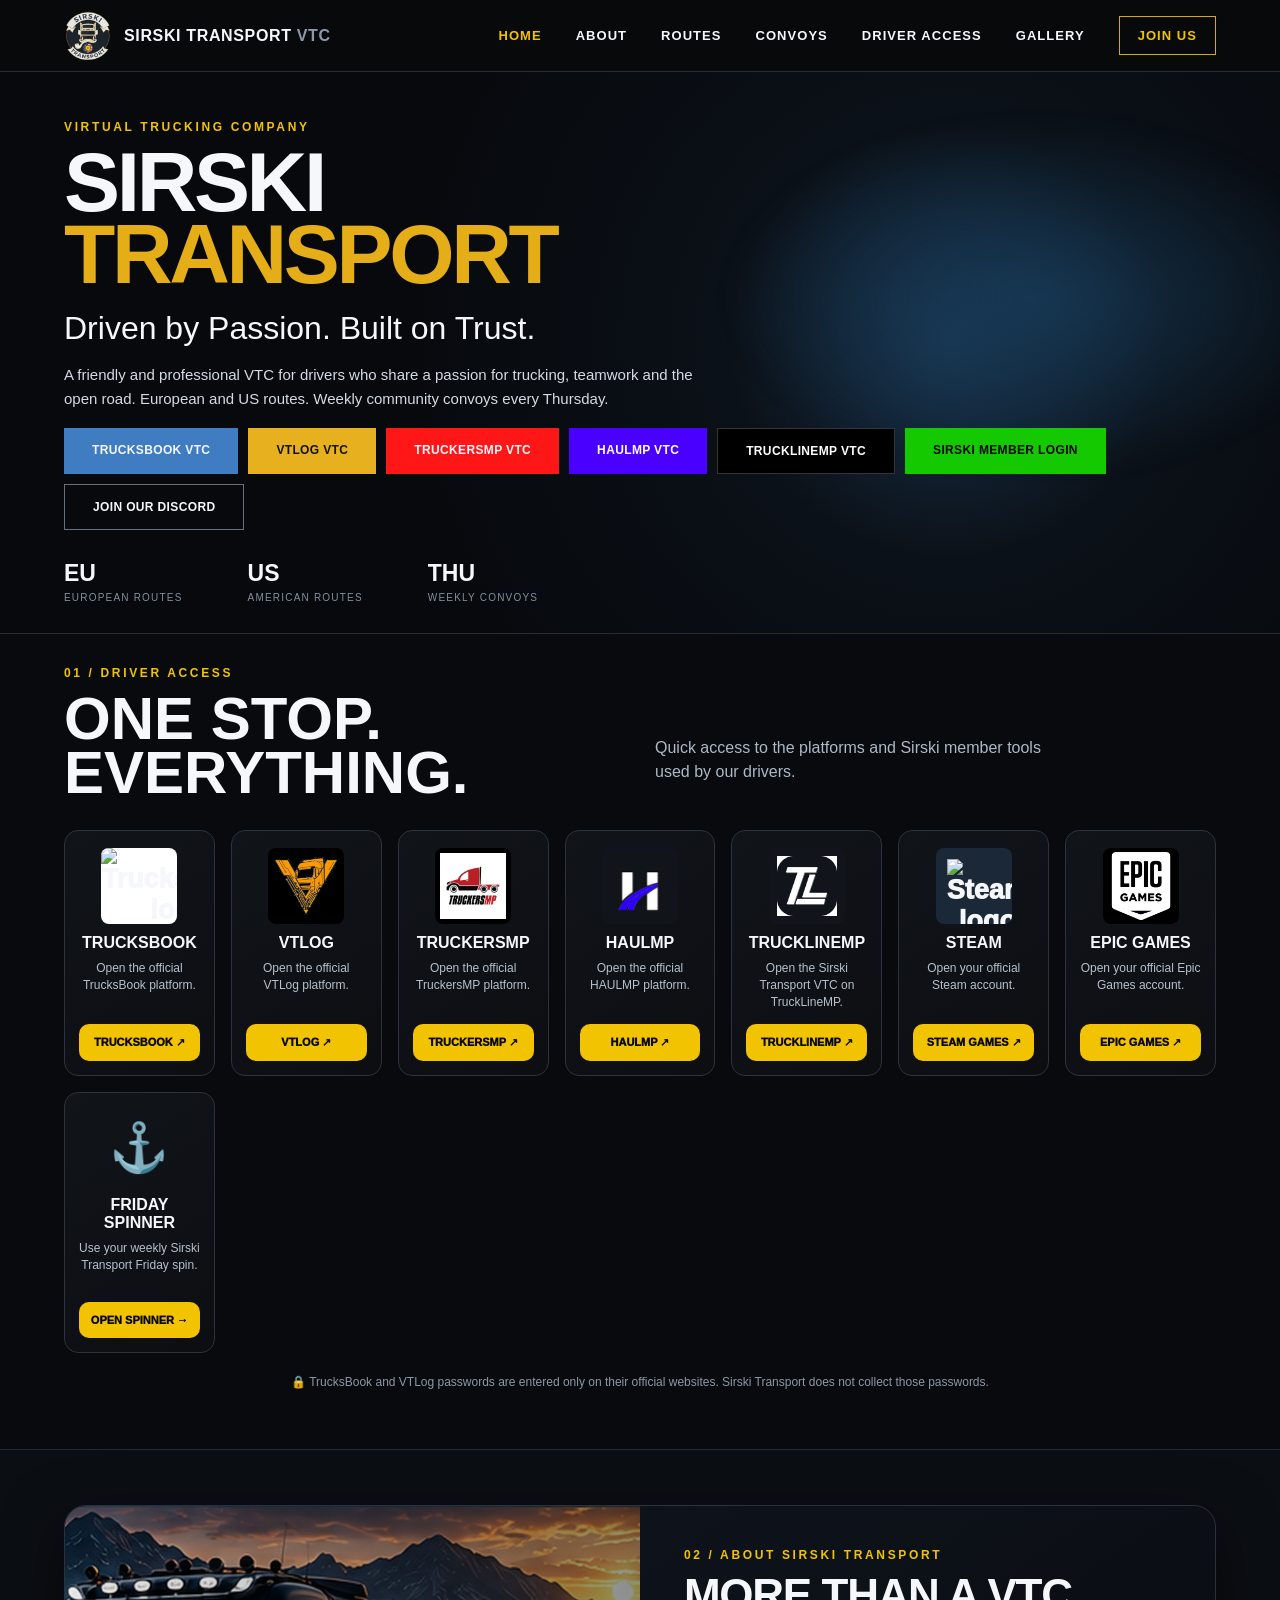
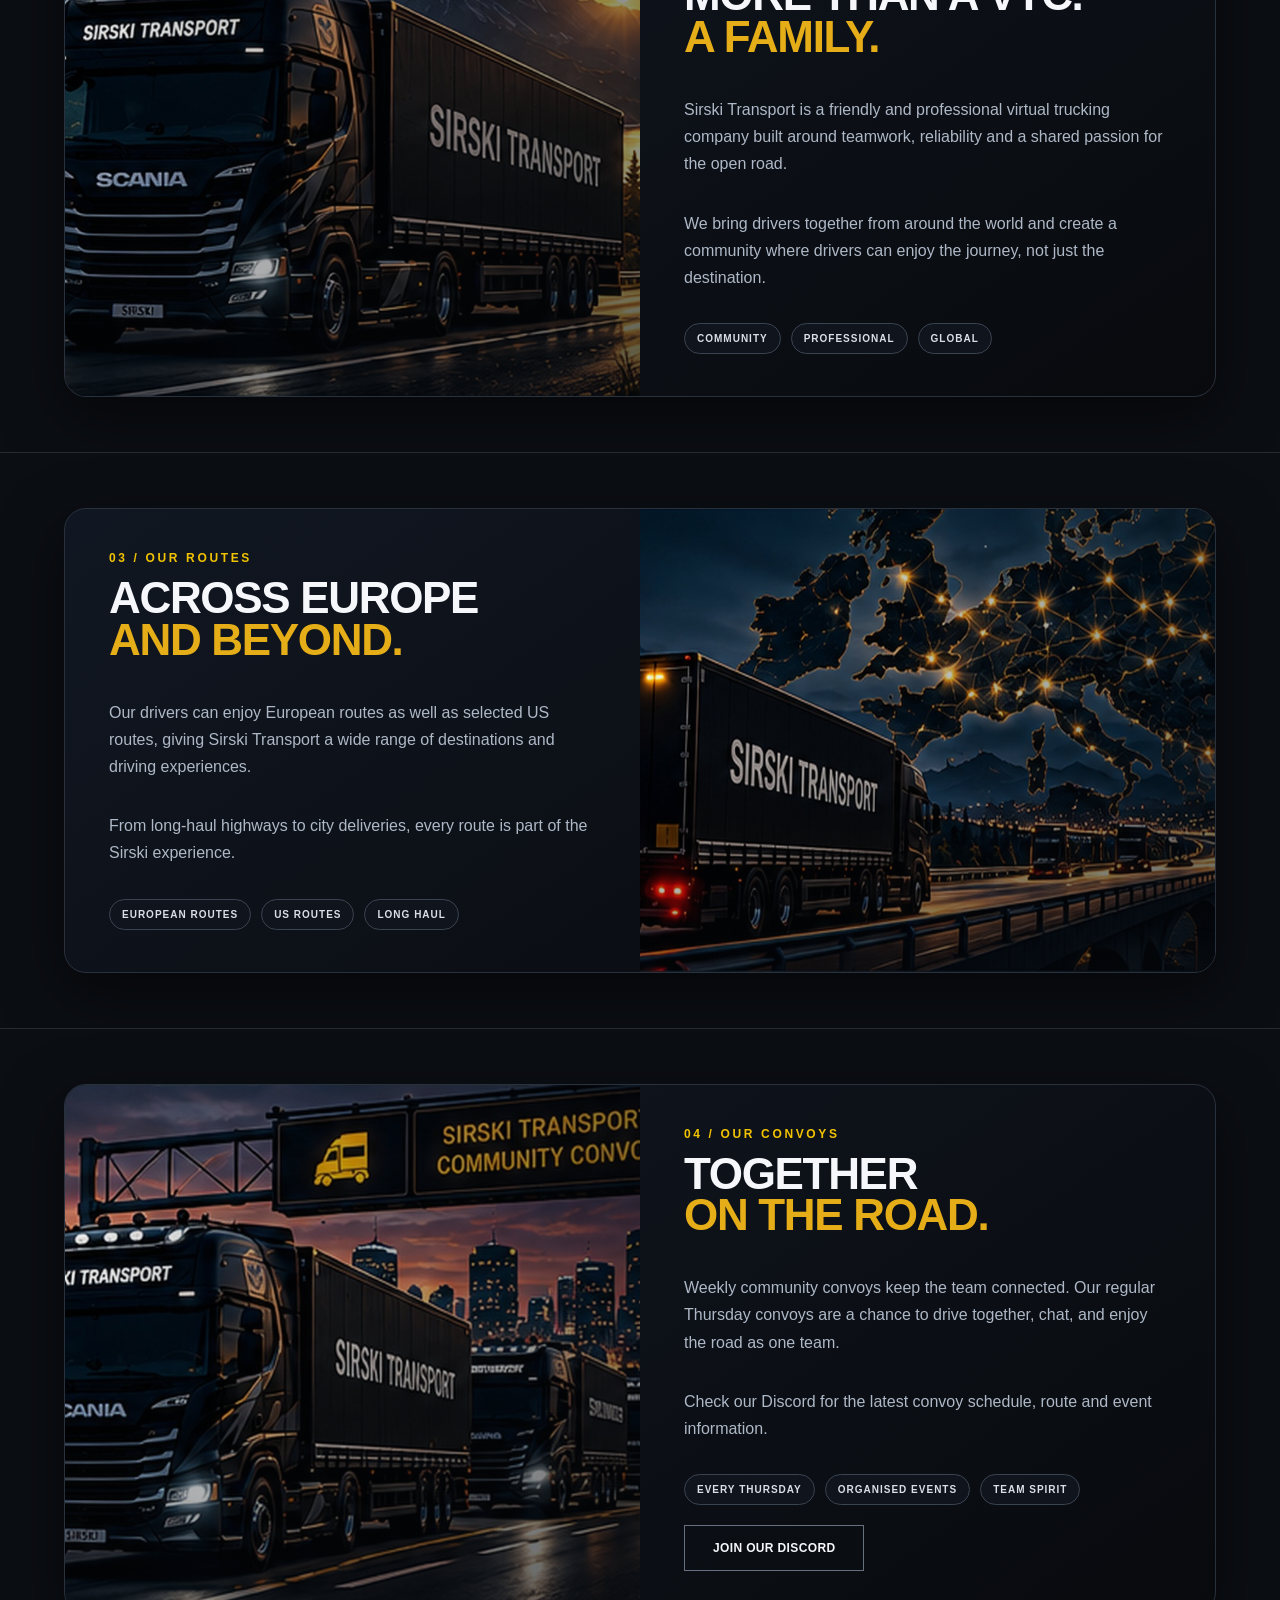
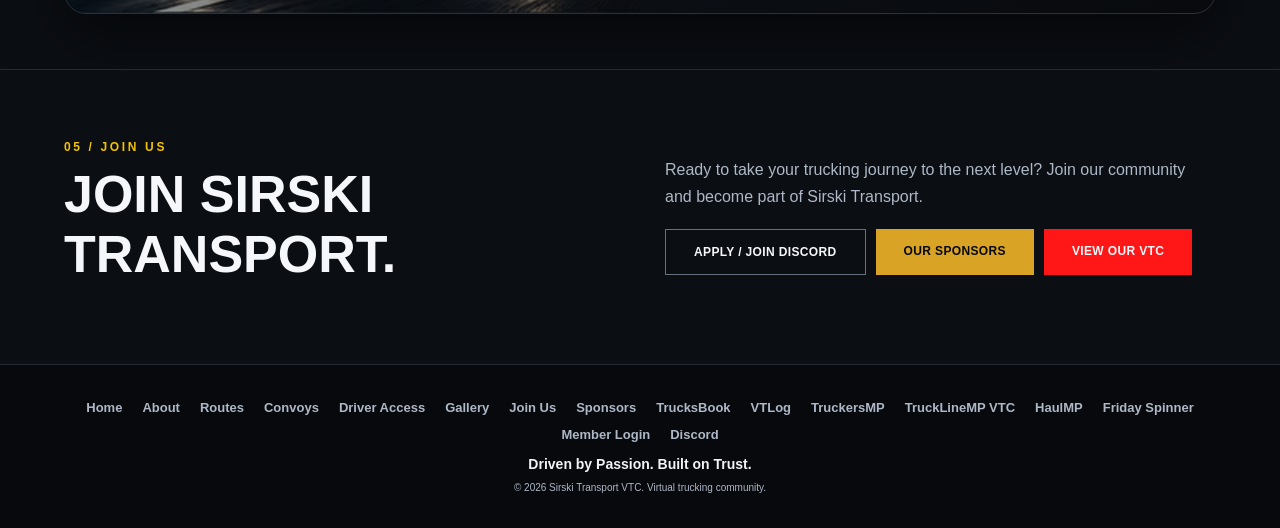
==== commit 13523516: "Update index latest" ====
--- a/index.html
+++ b/index.html
@@ -45,19 +45,19 @@
 </nav>
 </header>
 <main>
-<section id="home" class="hero"><div class="hero-inner"><div class="eyebrow">VIRTUAL TRUCKING COMPANY</div><h1>SIRSKI<br><span>TRANSPORT</span></h1><div class="hero-sub">Driven by Passion. Built on Trust.</div><p class="hero-copy">A friendly and professional VTC for drivers who share a passion for trucking, teamwork and the open road. European and US routes. Weekly community convoys every Thursday.</p><div class="hero-actions"><a class="hero-btn tb" href="https://trucksbook.eu/company/49648" target="_blank">TRUCKSBOOK VTC</a><a class="hero-btn vt" href="https://vtlog.net/vtc/8858" target="_blank">VTLOG VTC</a><a class="hero-btn tmp" href="https://truckersmp.com/vtc/92246" target="_blank">TRUCKERSMP VTC</a><a class="hero-btn haulmp" href="https://vtc.haulmp.com/sirski-transport?view=public" target="_blank" rel="noopener">HAULMP VTC</a><a class="hero-btn trucklinemp" href="https://trucklinemp.com/vtc/@sirskitransport" target="_blank" rel="noopener">TRUCKLINEMP VTC</a><a id="memberHomeBtn" class="hero-btn member" href="./member-login.html">SIRSKI MEMBER LOGIN</a><a class="hero-btn discord" href="https://discord.gg/2hMefZUMDG" target="_blank" rel="noopener">JOIN OUR DISCORD</a><a class="hero-btn discord" href="https://discord.gg/2hMefZUMDG" target="_blank" rel="noopener">JOIN DISCORD 2</a></div><div class="stats"><div class="stat"><strong>EU</strong><span>EUROPEAN ROUTES</span></div><div class="stat"><strong>US</strong><span>AMERICAN ROUTES</span></div><div class="stat"><strong>THU</strong><span>WEEKLY CONVOYS</span></div></div></div></section>
+<section id="home" class="hero"><div class="hero-inner"><div class="eyebrow">VIRTUAL TRUCKING COMPANY</div><h1>SIRSKI<br><span>TRANSPORT</span></h1><div class="hero-sub">Driven by Passion. Built on Trust.</div><p class="hero-copy">A friendly and professional VTC for drivers who share a passion for trucking, teamwork and the open road. European and US routes. Weekly community convoys every Thursday.</p><div class="hero-actions"><a class="hero-btn tb" href="https://trucksbook.eu/company/49648" target="_blank">TRUCKSBOOK VTC</a><a class="hero-btn vt" href="https://vtlog.net/vtc/8858" target="_blank">VTLOG VTC</a><a class="hero-btn tmp" href="https://truckersmp.com/vtc/92246" target="_blank">TRUCKERSMP VTC</a><a class="hero-btn haulmp" href="https://vtc.haulmp.com/sirski-transport?view=public" target="_blank" rel="noopener">HAULMP VTC</a><a class="hero-btn trucklinemp" href="https://trucklinemp.com/vtc/@sirskitransport" target="_blank" rel="noopener">TRUCKLINEMP VTC</a><a id="memberHomeBtn" class="hero-btn member" href="./member-login.html">SIRSKI MEMBER LOGIN</a><a class="hero-btn discord" href="https://discord.gg/4AYMkbCVT" target="_blank">JOIN OUR DISCORD</a></div><div class="stats"><div class="stat"><strong>EU</strong><span>EUROPEAN ROUTES</span></div><div class="stat"><strong>US</strong><span>AMERICAN ROUTES</span></div><div class="stat"><strong>THU</strong><span>WEEKLY CONVOYS</span></div></div></div></section>
 <section id="driver-access" class="driver-access"><div class="access-inner"><div class="section-label">01 / DRIVER ACCESS</div><div class="access-head"><div><h2>ONE STOP.<br>EVERYTHING.</h2></div><p>Quick access to the platforms and Sirski member tools used by our drivers.</p></div><div class="access-grid">
 <div class="access-card"><div class="icon platform-logo-wrap"><img class="platform-logo" src="https://cdn.brandfetch.io/idhIr7anN7/w/500/h/500/theme/dark/icon.jpeg?c=1bxid64Mup7aczewSAYMX&t=1768324666840" alt="TrucksBook logo"></div><h3>TRUCKSBOOK</h3><p>Open the official TrucksBook platform.</p><a class="access-btn" href="https://trucksbook.eu/" target="_blank" rel="noopener">TRUCKSBOOK ↗</a></div>
 <div class="access-card"><div class="icon platform-logo-wrap vt-logo-wrap"><img class="platform-logo" src="[data-uri]" alt="VTLog logo"></div><h3>VTLOG</h3><p>Open the official VTLog platform.</p><a class="access-btn" href="https://vtlog.net/" target="_blank" rel="noopener">VTLOG ↗</a></div>
 <div class="access-card"><div class="icon platform-logo-wrap tmp-logo-wrap"><img class="platform-logo" src="[data-uri]" alt="TruckersMP logo"></div><h3>TRUCKERSMP</h3><p>Open the official TruckersMP platform.</p><a class="access-btn" href="https://truckersmp.com/" target="_blank" rel="noopener">TRUCKERSMP ↗</a></div><div class="access-card"><div class="icon platform-logo-wrap haulmp-logo-wrap"><img class="platform-logo" src="[data-uri]" alt="HaulMP logo"></div><h3>HAULMP</h3><p>Open the official HAULMP platform.</p><a class="access-btn" href="https://haulmp.com/" target="_blank" rel="noopener">HAULMP ↗</a></div>
-<div class="access-card"><div class="icon platform-logo-wrap haulmp-logo-wrap trucklinemp-card-logo"><img class="platform-logo" src="[data-uri]" alt="TruckLineMP logo"></div><h3>TRUCKLINEMP</h3><p>Open the official TruckLineMP platform.</p><a class="access-btn" href="https://trucklinemp.com/" target="_blank" rel="noopener">TRUCKLINEMP ↗</a></div> <div class="access-card"><div class="icon platform-logo-wrap steam-logo-wrap"><img class="platform-logo" src="https://store.steampowered.com/public/shared/images/header/logo_steam.svg" alt="Steam logo"></div><h3>STEAM</h3><p>Open your official Steam account.</p><a class="access-btn" href="https://store.steampowered.com/" target="_blank">STEAM GAMES ↗</a></div>
+<div class="access-card"><div class="icon platform-logo-wrap haulmp-logo-wrap trucklinemp-card-logo"><img class="platform-logo" src="[data-uri]" alt="TruckLineMP logo"></div><h3>TRUCKLINEMP</h3><p>Open the Sirski Transport VTC on TruckLineMP.</p><a class="access-btn" href="https://trucklinemp.com/" target="_blank" rel="noopener">TRUCKLINEMP ↗</a></div> <div class="access-card"><div class="icon platform-logo-wrap steam-logo-wrap"><img class="platform-logo" src="https://store.steampowered.com/public/shared/images/header/logo_steam.svg" alt="Steam logo"></div><h3>STEAM</h3><p>Open your official Steam account.</p><a class="access-btn" href="https://store.steampowered.com/" target="_blank">STEAM GAMES ↗</a></div>
 <div class="access-card"><div class="icon platform-logo-wrap epic-logo-wrap"><img class="platform-logo" src="[data-uri]" alt="Epic Games logo"></div><h3>EPIC GAMES</h3><p>Open your official Epic Games account.</p><a class="access-btn" href="https://store.epicgames.com/" target="_blank">EPIC GAMES ↗</a></div>
 <div class="access-card"><div class="icon spinicon">⚓</div><h3>FRIDAY SPINNER</h3><p>Use your weekly Sirski Transport Friday spin.</p><a class="access-btn" href="./spinner/index.html">OPEN SPINNER →</a></div>
 </div><div class="security-note">🔒 TrucksBook and VTLog passwords are entered only on their official websites. Sirski Transport does not collect those passwords.</div></div></section>
 <section id="about" class="visual-section"><div class="visual-card"><div class="visual-image about-image"></div><div class="visual-copy"><div class="section-label">02 / ABOUT SIRSKI TRANSPORT</div><h2>MORE THAN A VTC.<br><span>A FAMILY.</span></h2><p>Sirski Transport is a friendly and professional virtual trucking company built around teamwork, reliability and a shared passion for the open road.</p><p>We bring drivers together from around the world and create a community where drivers can enjoy the journey, not just the destination.</p><div class="visual-tags"><span>COMMUNITY</span><span>PROFESSIONAL</span><span>GLOBAL</span></div></div></div></section>
 <section id="routes" class="visual-section"><div class="visual-card reverse"><div class="visual-image routes-image"></div><div class="visual-copy"><div class="section-label">03 / OUR ROUTES</div><h2>ACROSS EUROPE<br><span>AND BEYOND.</span></h2><p>Our drivers can enjoy European routes as well as selected US routes, giving Sirski Transport a wide range of destinations and driving experiences.</p><p>From long-haul highways to city deliveries, every route is part of the Sirski experience.</p><div class="visual-tags"><span>EUROPEAN ROUTES</span><span>US ROUTES</span><span>LONG HAUL</span></div></div></div></section>
-<section id="convoys" class="visual-section"><div class="visual-card"><div class="visual-image convoys-image"></div><div class="visual-copy"><div class="section-label">04 / OUR CONVOYS</div><h2>TOGETHER<br><span>ON THE ROAD.</span></h2><p>Weekly community convoys keep the team connected. Our regular Thursday convoys are a chance to drive together, chat, and enjoy the road as one team.</p><p>Check our Discord for the latest convoy schedule, route and event information.</p><div class="visual-tags"><span>EVERY THURSDAY</span><span>ORGANISED EVENTS</span><span>TEAM SPIRIT</span></div><div class="hero-actions"><a class="hero-btn discord" href="https://discord.gg/2hMefZUMDG" target="_blank" rel="noopener">JOIN OUR DISCORD</a></div></div></div></section>
-<section id="join" class="about"><div class="about-inner"><div><div class="section-label">05 / JOIN US</div><h2>JOIN SIRSKI<br>TRANSPORT.</h2></div><div><p>Ready to take your trucking journey to the next level? Join our community and become part of Sirski Transport.</p><div class="hero-actions"><a class="hero-btn discord" href="https://discord.gg/2hMefZUMDG" target="_blank">APPLY / JOIN DISCORD</a><a class="hero-btn sponsor" href="./sponsors.html">OUR SPONSORS</a><a class="hero-btn tmp" href="https://truckersmp.com/vtc/92246" target="_blank">VIEW OUR VTC</a></div></div></div></section>
+<section id="convoys" class="visual-section"><div class="visual-card"><div class="visual-image convoys-image"></div><div class="visual-copy"><div class="section-label">04 / OUR CONVOYS</div><h2>TOGETHER<br><span>ON THE ROAD.</span></h2><p>Weekly community convoys keep the team connected. Our regular Thursday convoys are a chance to drive together, chat, and enjoy the road as one team.</p><p>Check our Discord for the latest convoy schedule, route and event information.</p><div class="visual-tags"><span>EVERY THURSDAY</span><span>ORGANISED EVENTS</span><span>TEAM SPIRIT</span></div><div class="hero-actions"><a class="hero-btn discord" href="https://discord.gg/4AYMkbCVT" target="_blank" rel="noopener">JOIN OUR DISCORD</a></div></div></div></section>
+<section id="join" class="about"><div class="about-inner"><div><div class="section-label">05 / JOIN US</div><h2>JOIN SIRSKI<br>TRANSPORT.</h2></div><div><p>Ready to take your trucking journey to the next level? Join our community and become part of Sirski Transport.</p><div class="hero-actions"><a class="hero-btn discord" href="https://discord.gg/4AYMkbCVT" target="_blank">APPLY / JOIN DISCORD</a><a class="hero-btn sponsor" href="./sponsors.html">OUR SPONSORS</a><a class="hero-btn tmp" href="https://truckersmp.com/vtc/92246" target="_blank">VIEW OUR VTC</a></div></div></div></section>
 </main>
 <footer class="footer">
   <div class="footer-inner">
@@ -77,7 +77,7 @@
       <a href="https://vtc.haulmp.com/sirski-transport?view=public" target="_blank" rel="noopener">HaulMP</a>
       <a href="./spinner/index.html">Friday Spinner</a>
       <a href="./member-login.html">Member Login</a>
-      <a href="https://discord.gg/2hMefZUMDG" target="_blank" rel="noopener">Discord</a>
+      <a href="https://discord.gg/4AYMkbCVT" target="_blank" rel="noopener">Discord</a>
     </div>
     <p class="footer-tagline">Driven by Passion. Built on Trust.</p>
     <small class="footer-copy">© 2026 Sirski Transport VTC. Virtual trucking community.</small>
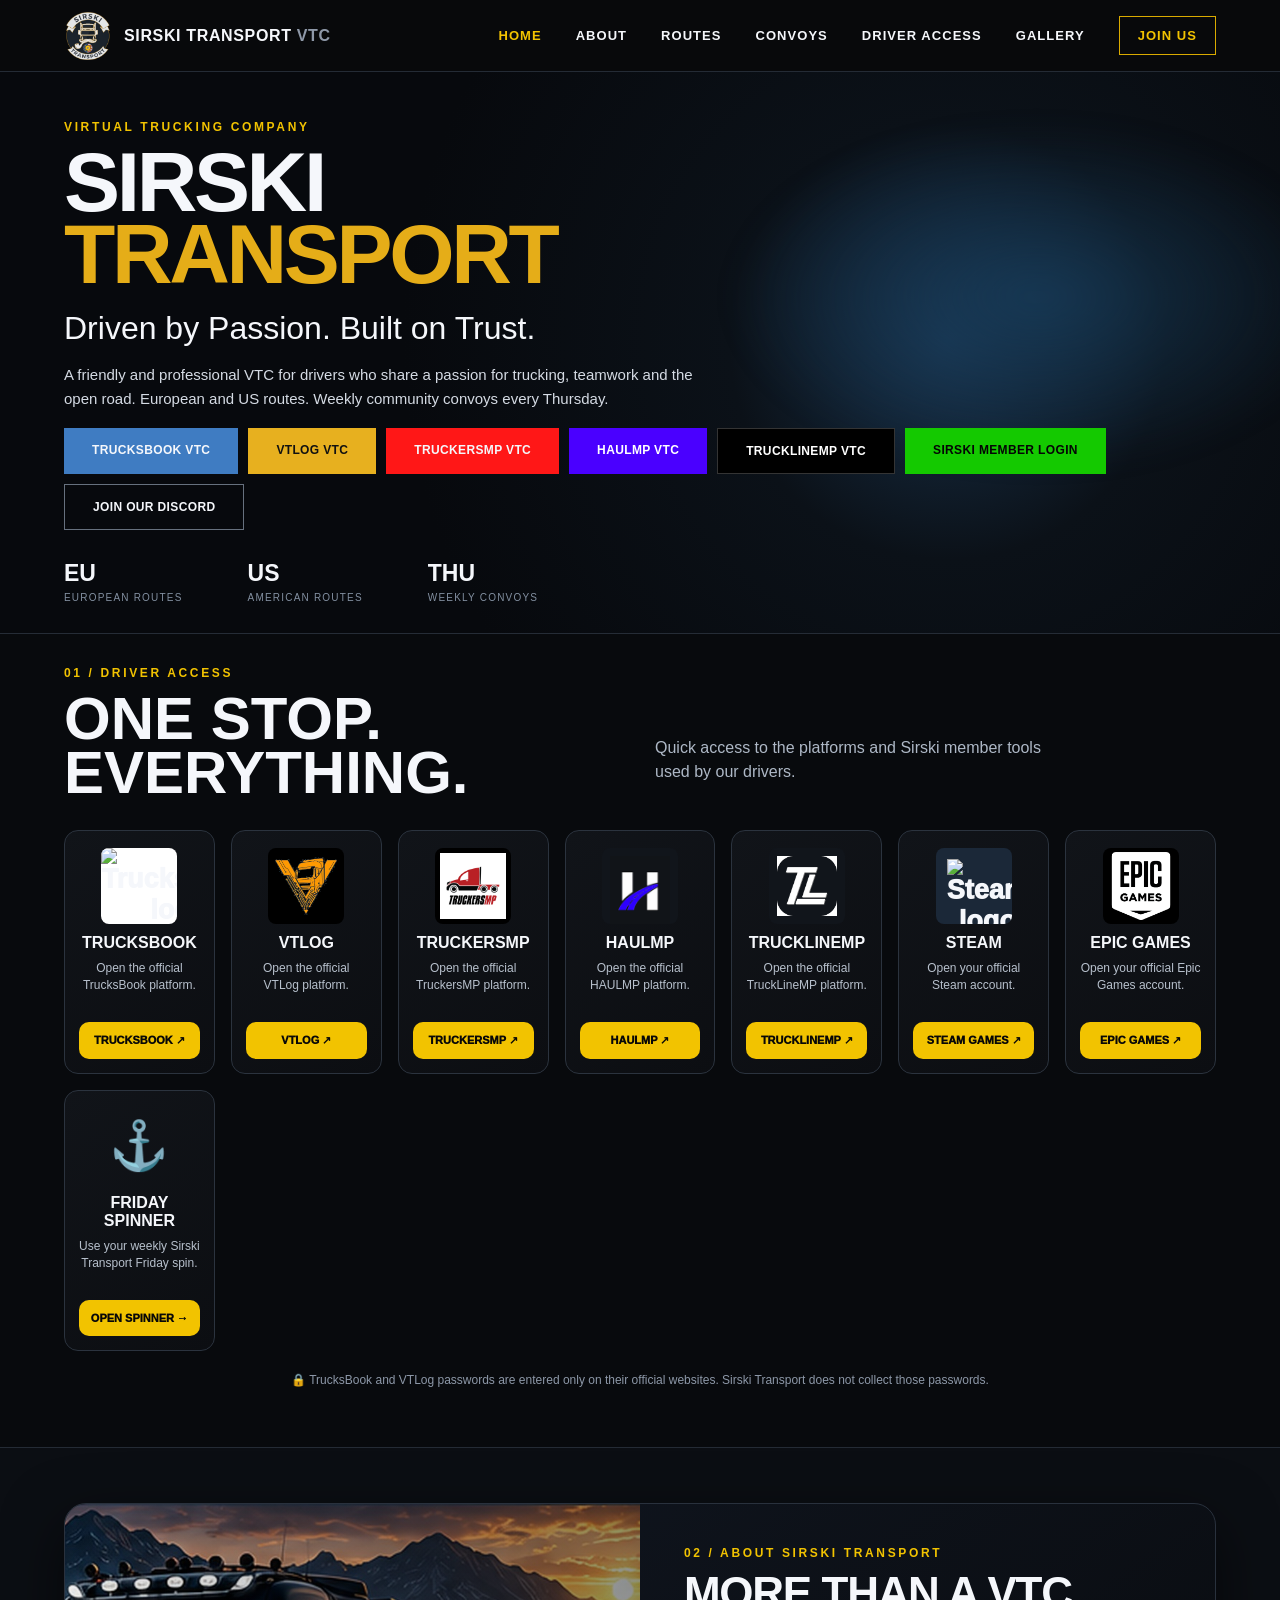
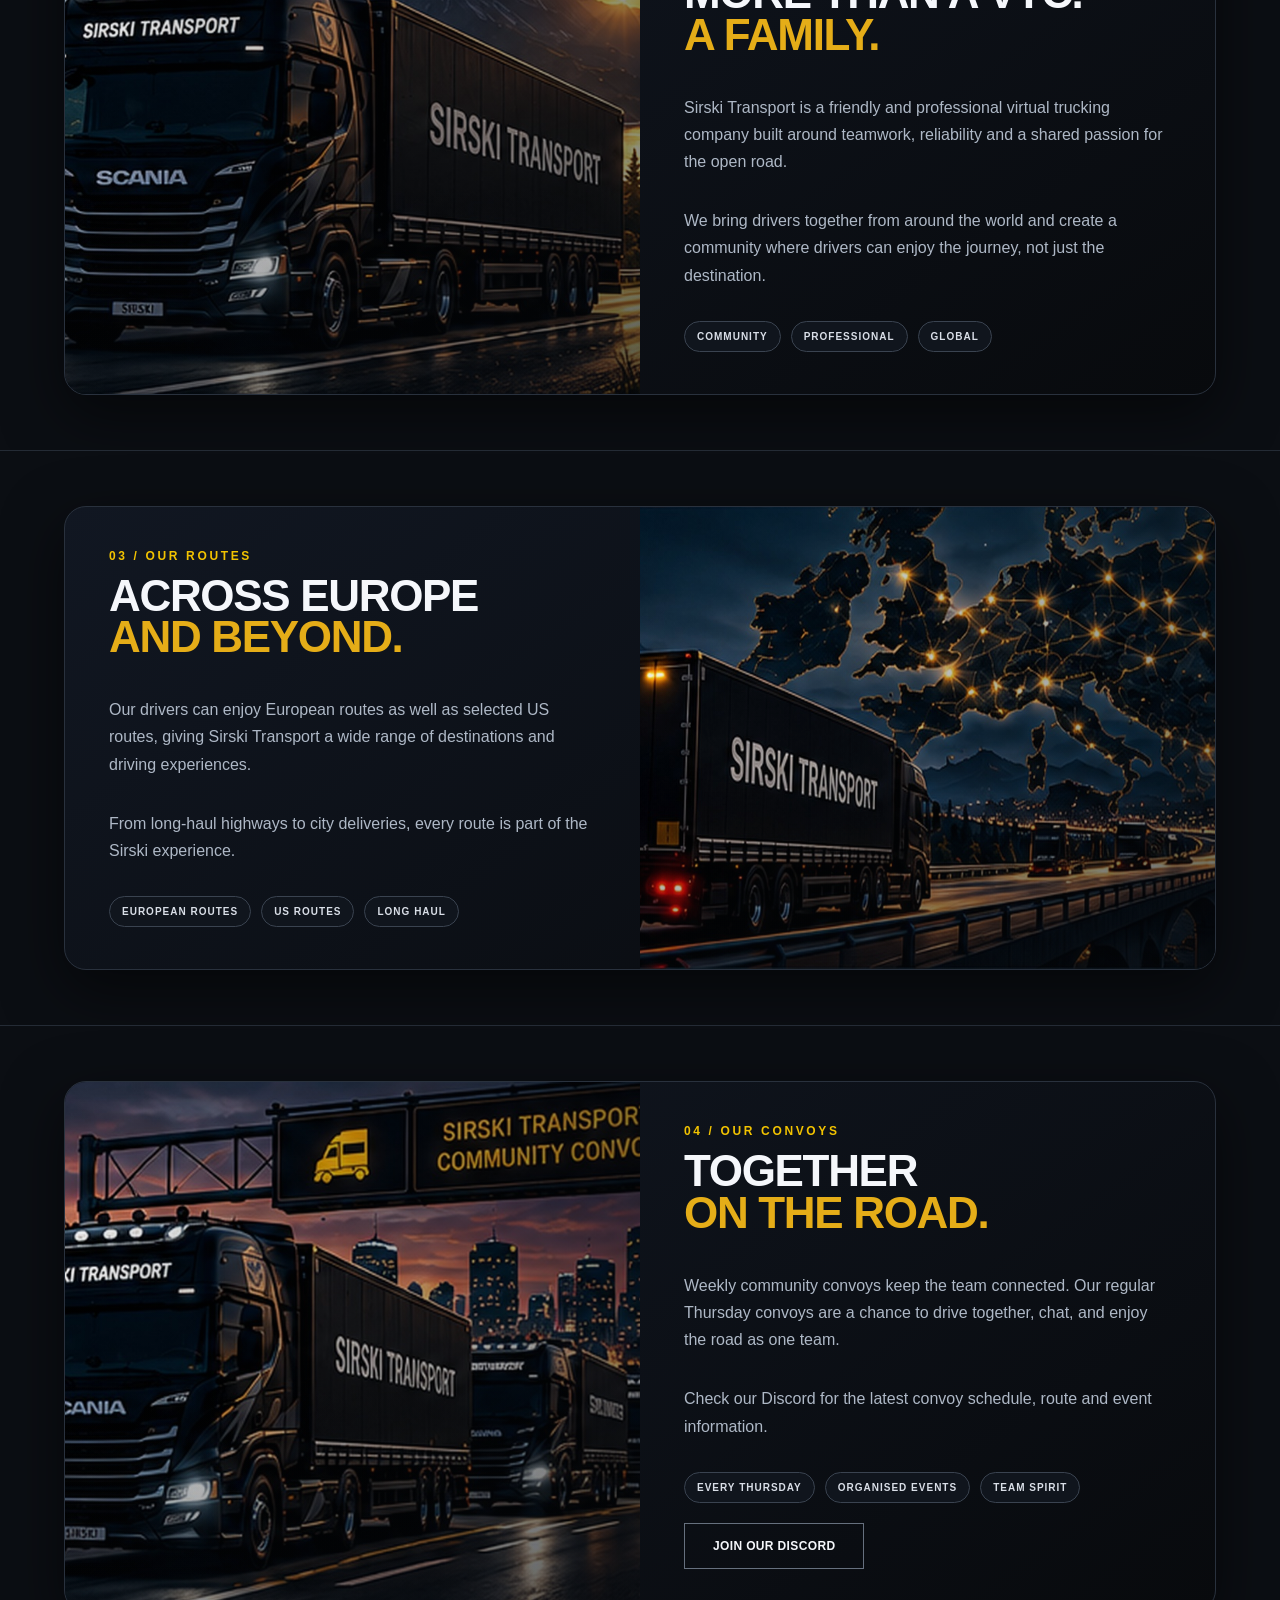
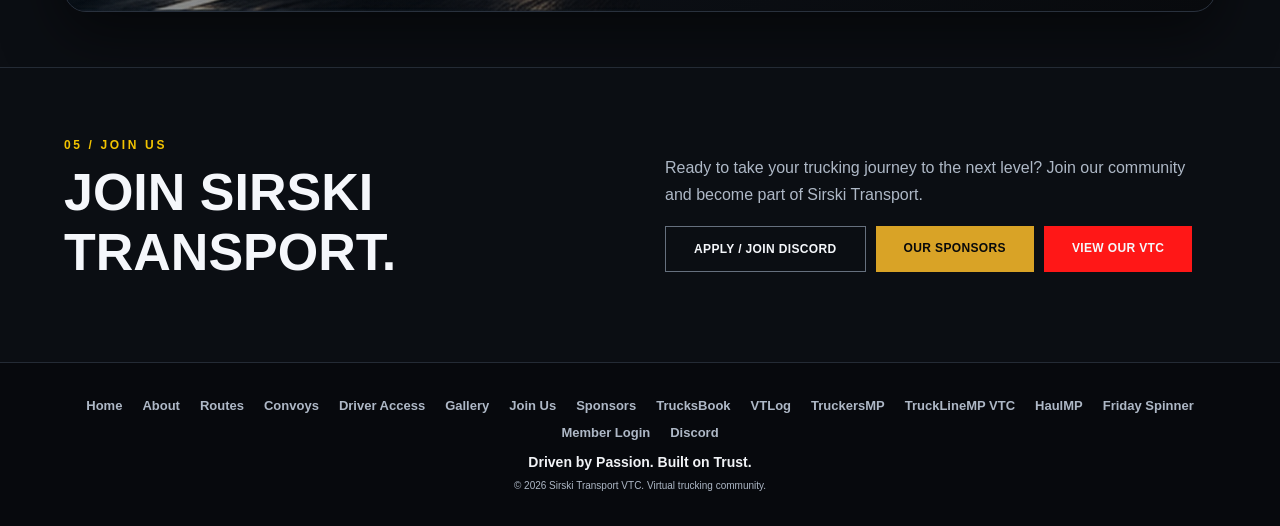
==== commit 9b10a702: "Sirski-Project1-root-index-trucklinemp-only" ====
--- a/index.html
+++ b/index.html
@@ -50,7 +50,7 @@
 <div class="access-card"><div class="icon platform-logo-wrap"><img class="platform-logo" src="https://cdn.brandfetch.io/idhIr7anN7/w/500/h/500/theme/dark/icon.jpeg?c=1bxid64Mup7aczewSAYMX&t=1768324666840" alt="TrucksBook logo"></div><h3>TRUCKSBOOK</h3><p>Open the official TrucksBook platform.</p><a class="access-btn" href="https://trucksbook.eu/" target="_blank" rel="noopener">TRUCKSBOOK ↗</a></div>
 <div class="access-card"><div class="icon platform-logo-wrap vt-logo-wrap"><img class="platform-logo" src="[data-uri]" alt="VTLog logo"></div><h3>VTLOG</h3><p>Open the official VTLog platform.</p><a class="access-btn" href="https://vtlog.net/" target="_blank" rel="noopener">VTLOG ↗</a></div>
 <div class="access-card"><div class="icon platform-logo-wrap tmp-logo-wrap"><img class="platform-logo" src="[data-uri]" alt="TruckersMP logo"></div><h3>TRUCKERSMP</h3><p>Open the official TruckersMP platform.</p><a class="access-btn" href="https://truckersmp.com/" target="_blank" rel="noopener">TRUCKERSMP ↗</a></div><div class="access-card"><div class="icon platform-logo-wrap haulmp-logo-wrap"><img class="platform-logo" src="[data-uri]" alt="HaulMP logo"></div><h3>HAULMP</h3><p>Open the official HAULMP platform.</p><a class="access-btn" href="https://haulmp.com/" target="_blank" rel="noopener">HAULMP ↗</a></div>
-<div class="access-card"><div class="icon platform-logo-wrap haulmp-logo-wrap trucklinemp-card-logo"><img class="platform-logo" src="[data-uri]" alt="TruckLineMP logo"></div><h3>TRUCKLINEMP</h3><p>Open the Sirski Transport VTC on TruckLineMP.</p><a class="access-btn" href="https://trucklinemp.com/" target="_blank" rel="noopener">TRUCKLINEMP ↗</a></div> <div class="access-card"><div class="icon platform-logo-wrap steam-logo-wrap"><img class="platform-logo" src="https://store.steampowered.com/public/shared/images/header/logo_steam.svg" alt="Steam logo"></div><h3>STEAM</h3><p>Open your official Steam account.</p><a class="access-btn" href="https://store.steampowered.com/" target="_blank">STEAM GAMES ↗</a></div>
+<div class="access-card"><div class="icon platform-logo-wrap haulmp-logo-wrap trucklinemp-card-logo"><img class="platform-logo" src="[data-uri]" alt="TruckLineMP logo"></div><h3>TRUCKLINEMP</h3><p>Open the official TruckLineMP platform.</p><a class="access-btn" href="https://trucklinemp.com/" target="_blank" rel="noopener">TRUCKLINEMP ↗</a></div> <div class="access-card"><div class="icon platform-logo-wrap steam-logo-wrap"><img class="platform-logo" src="https://store.steampowered.com/public/shared/images/header/logo_steam.svg" alt="Steam logo"></div><h3>STEAM</h3><p>Open your official Steam account.</p><a class="access-btn" href="https://store.steampowered.com/" target="_blank">STEAM GAMES ↗</a></div>
 <div class="access-card"><div class="icon platform-logo-wrap epic-logo-wrap"><img class="platform-logo" src="[data-uri]" alt="Epic Games logo"></div><h3>EPIC GAMES</h3><p>Open your official Epic Games account.</p><a class="access-btn" href="https://store.epicgames.com/" target="_blank">EPIC GAMES ↗</a></div>
 <div class="access-card"><div class="icon spinicon">⚓</div><h3>FRIDAY SPINNER</h3><p>Use your weekly Sirski Transport Friday spin.</p><a class="access-btn" href="./spinner/index.html">OPEN SPINNER →</a></div>
 </div><div class="security-note">🔒 TrucksBook and VTLog passwords are entered only on their official websites. Sirski Transport does not collect those passwords.</div></div></section>
